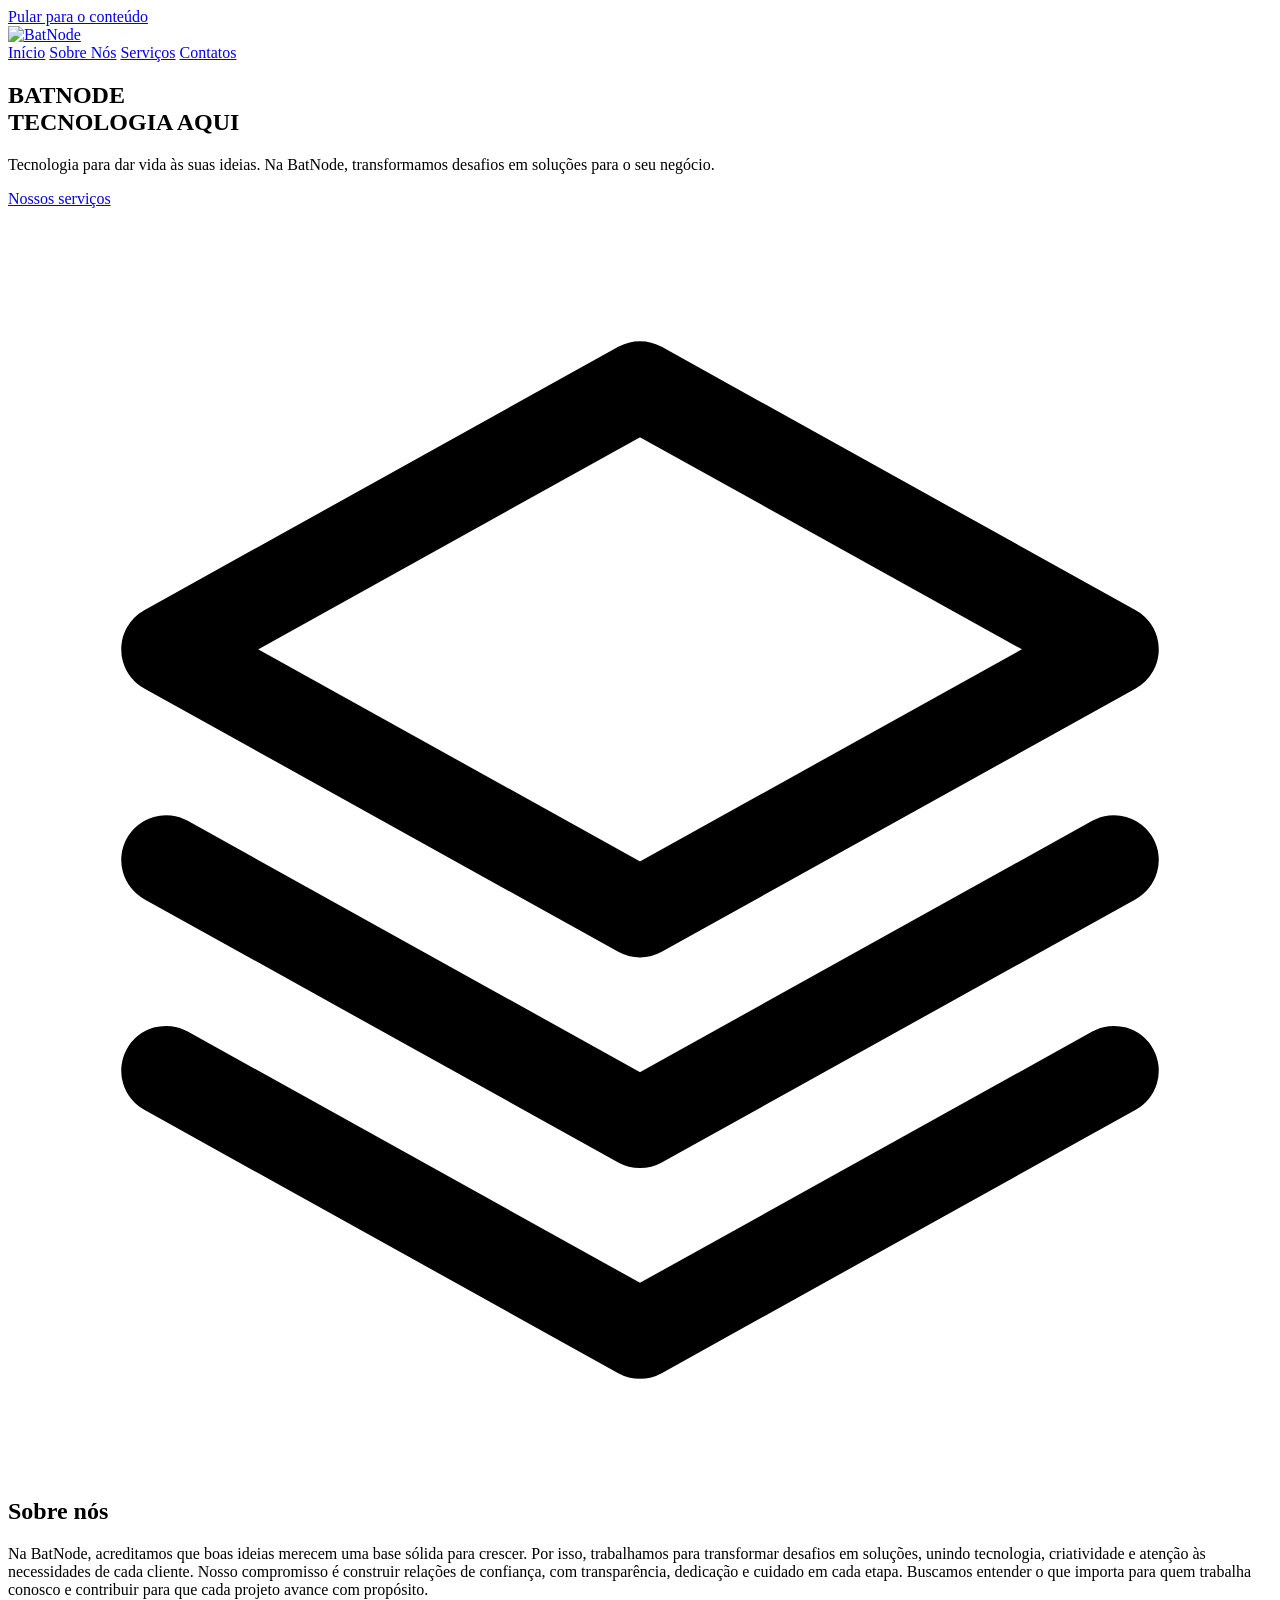
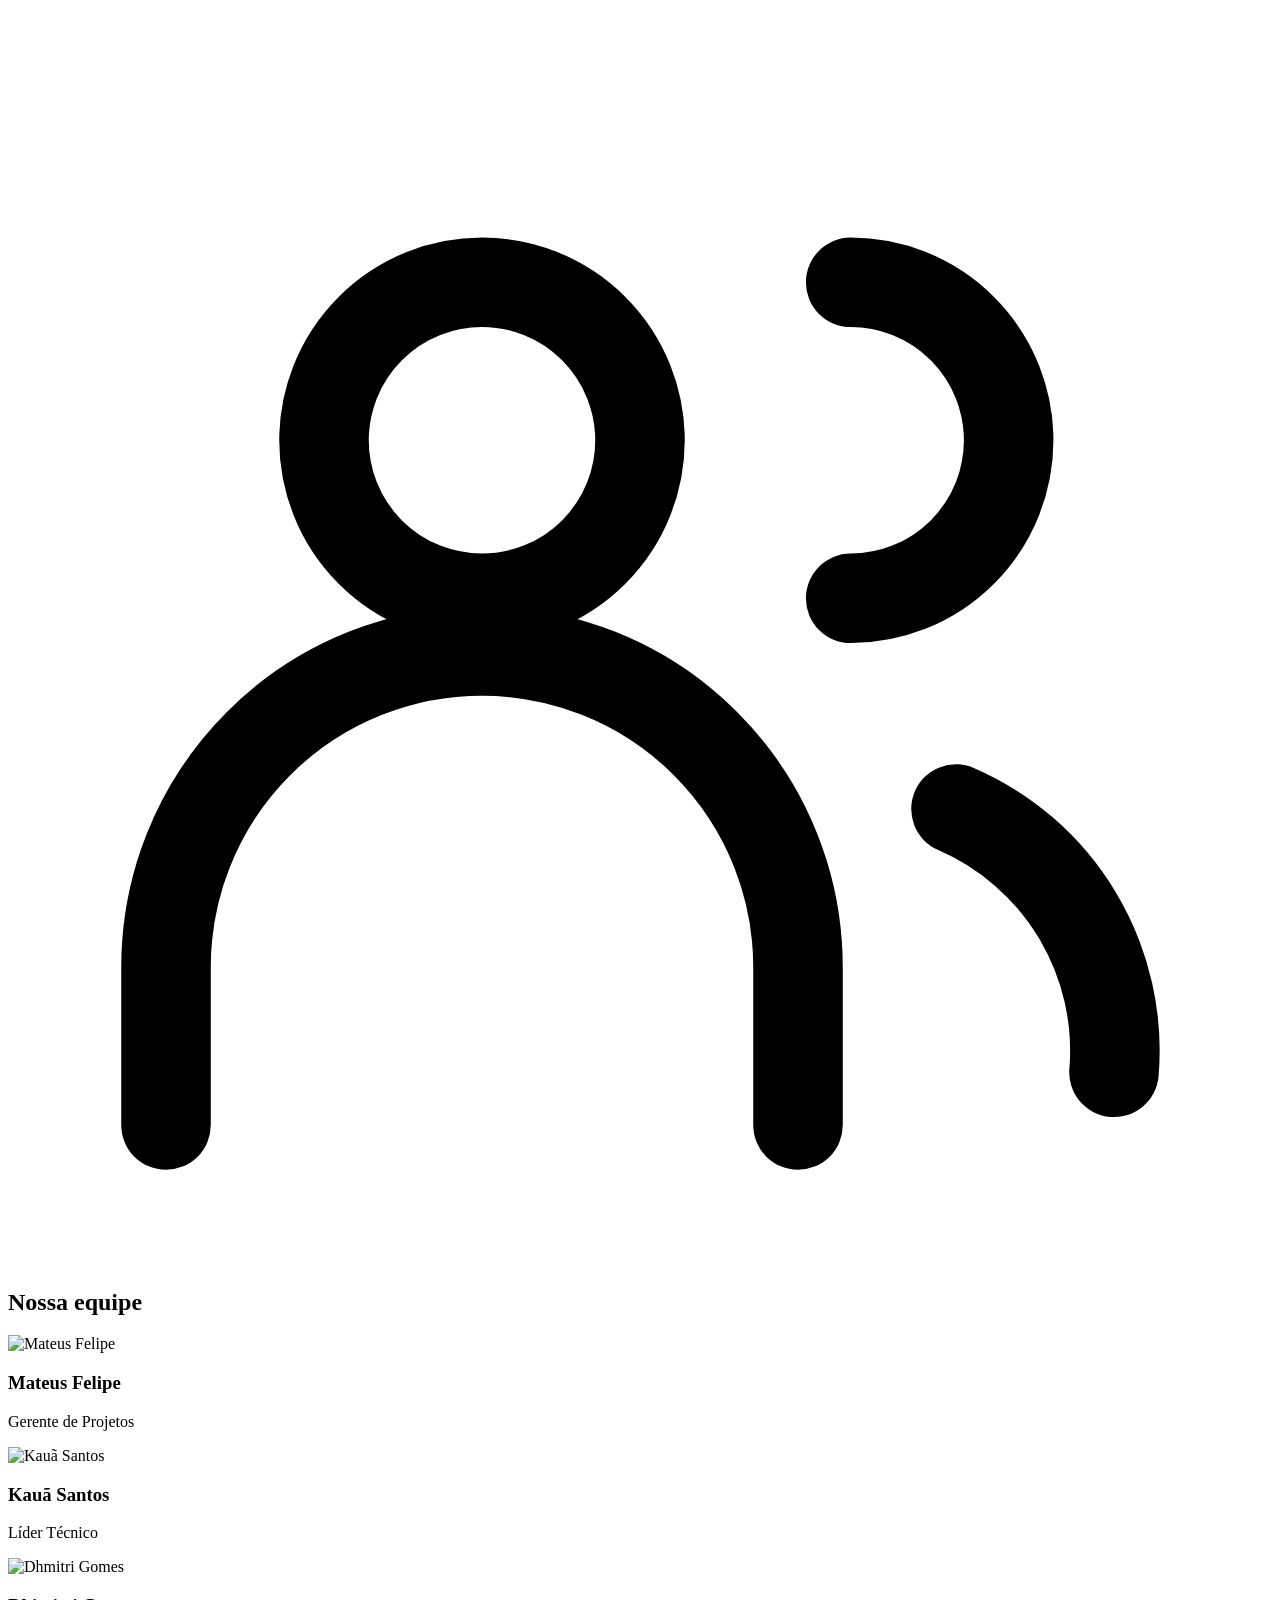
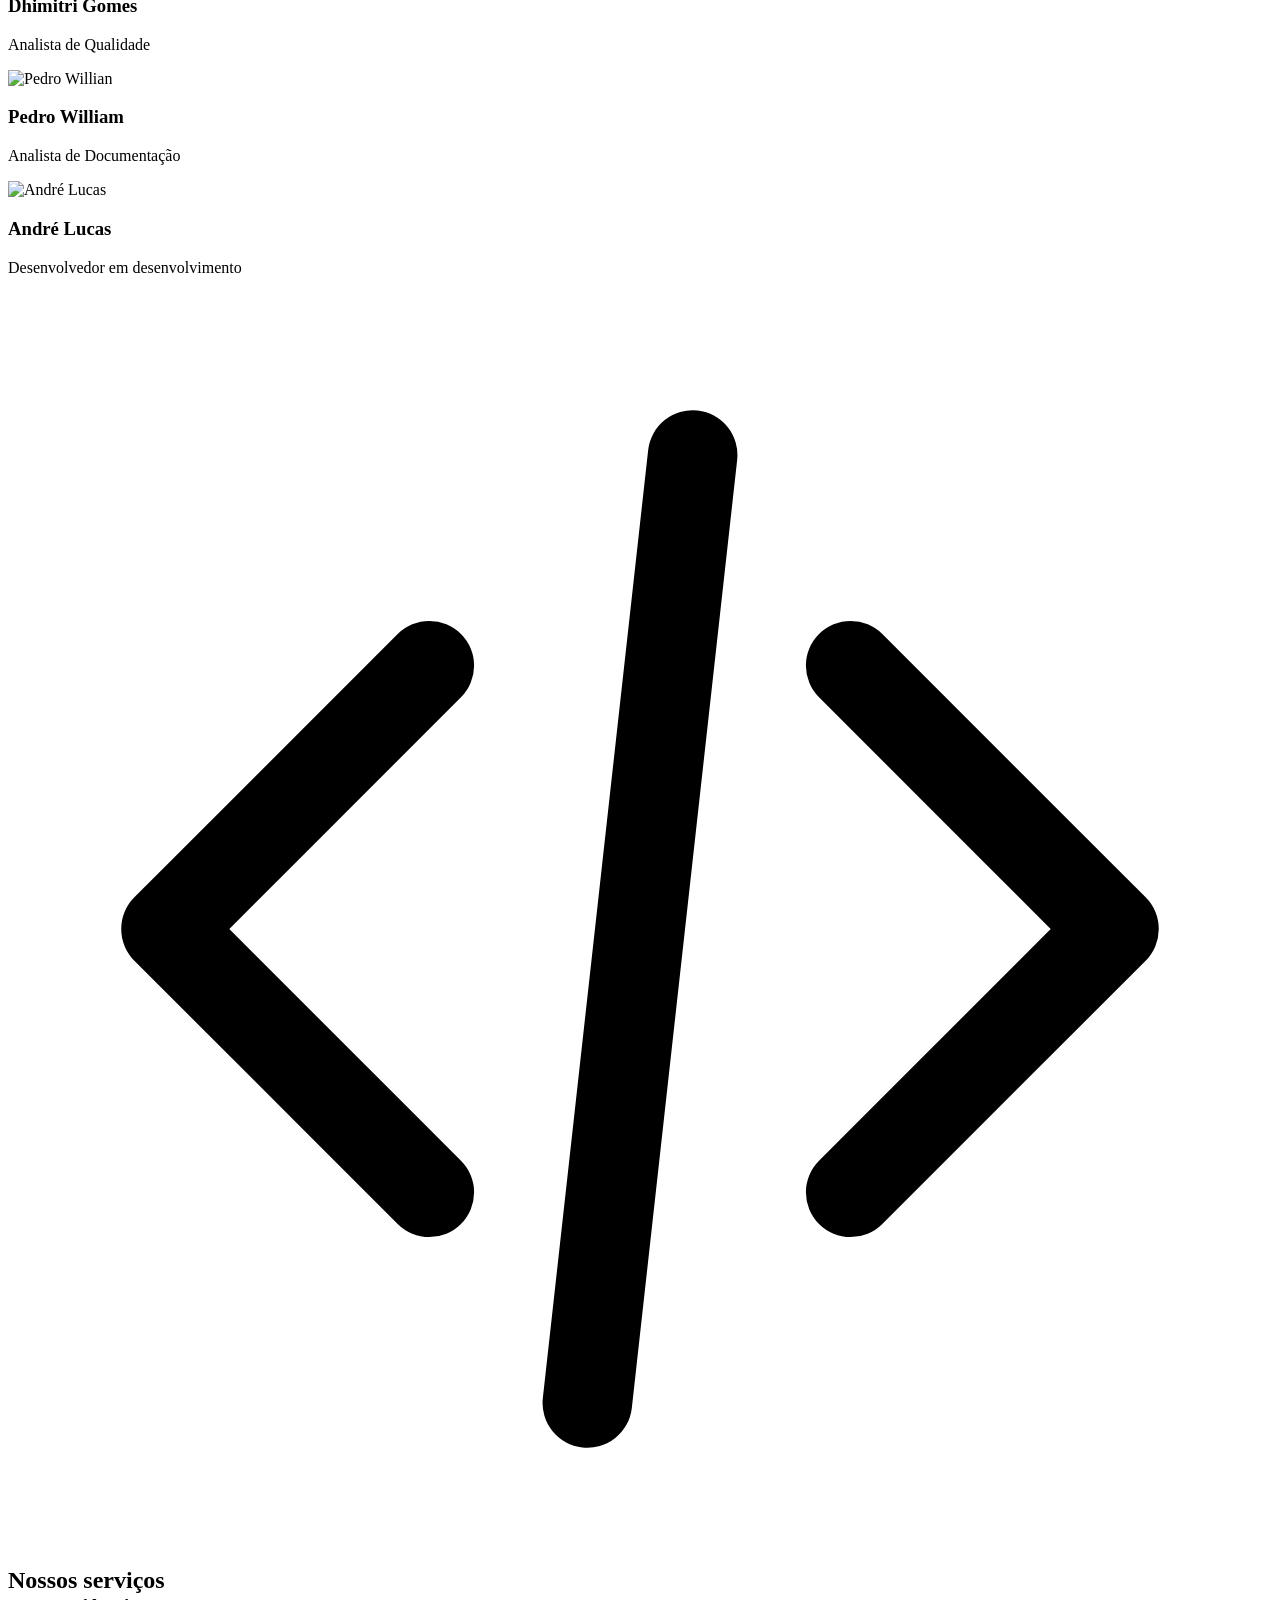
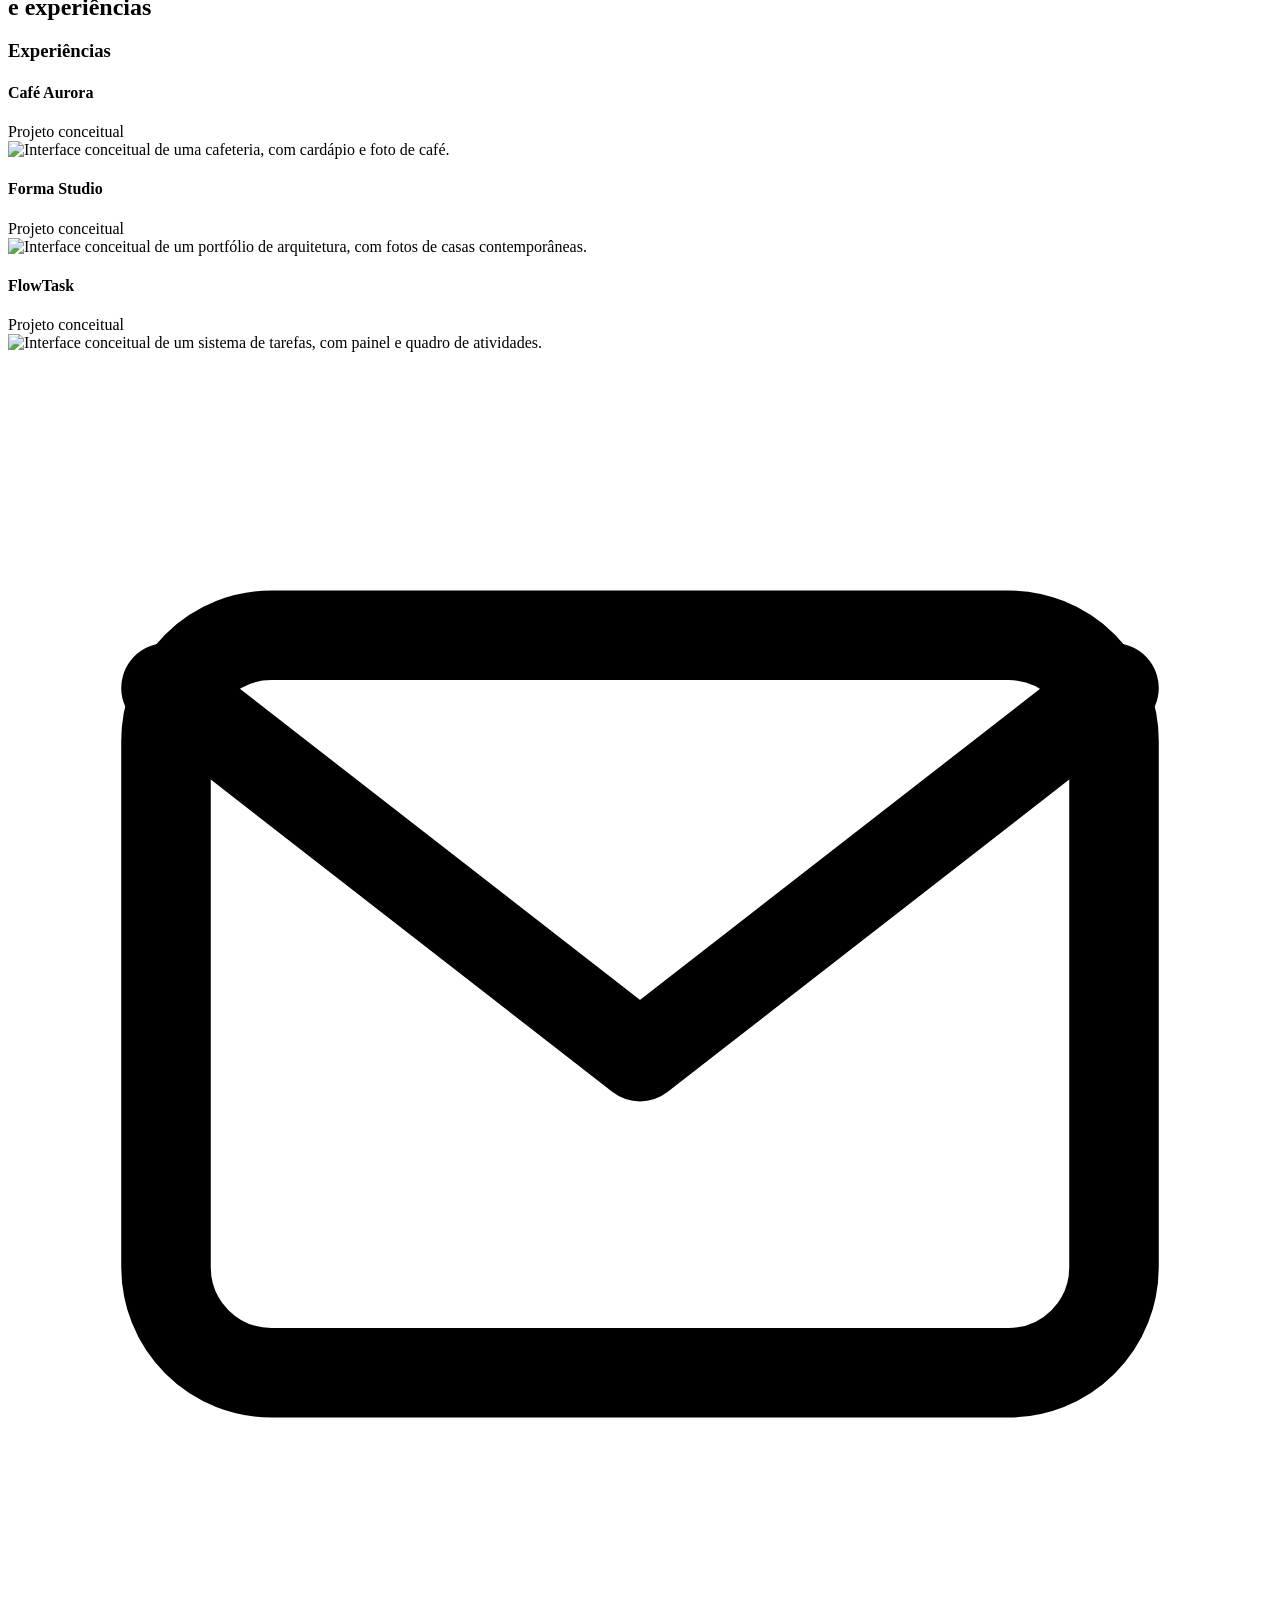
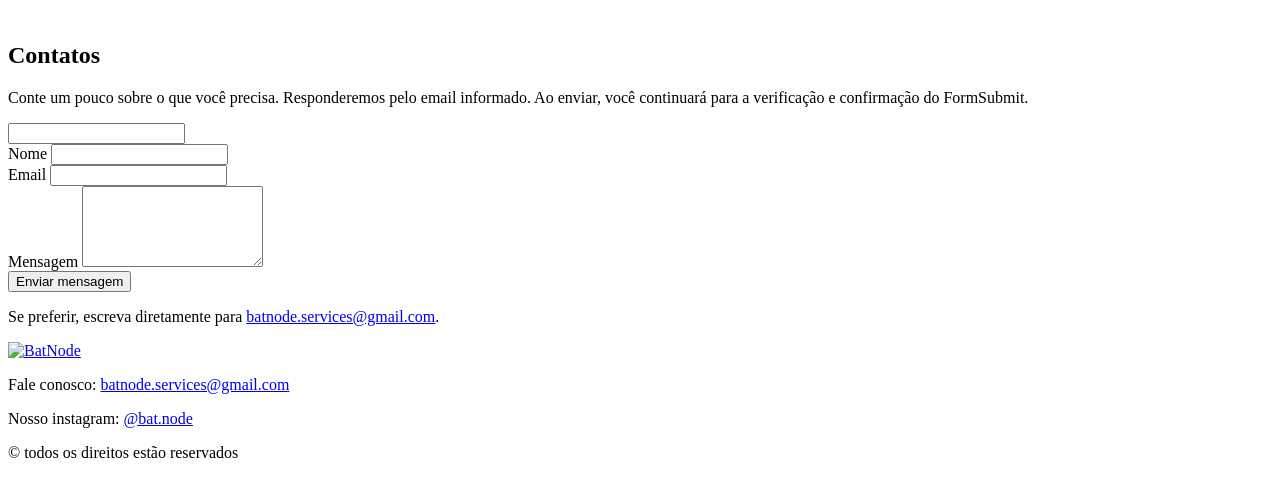
==== index.html @ 62010f8e "Commit Final" ====
<!doctype html>
<html lang="pt-BR">
<head>
  <meta charset="UTF-8">
  <meta name="viewport" content="width=device-width, initial-scale=1">
  <!-- Preserva /batnode-site/ no retorno do FormSubmit após a verificação. -->
  <meta name="referrer" content="no-referrer-when-downgrade">
  <meta name="description" content="BatNode — desenvolvimento web e programação terceirizada.">
  <title>BatNode — Desenvolvimento Web</title>
  <link rel="icon" type="image/png" sizes="64x64" href="assets/images/batnode-favicon.png">

  <link href="https://fonts.googleapis.com/css2?family=Inter:ital,opsz,wght@0,14..32,100..900;1,14..32,100..900&family=Space+Grotesk:wght@300..700&display=swap" rel="stylesheet">

  <link rel="stylesheet" href="styles.css?v=projects-20261008">
  <script src="script.js?v=320d916-native-contact" defer></script>
</head>
<body>
  <a class="skip-link" href="#inicio">Pular para o conteúdo</a>

  <header class="header">
    <div class="container header-inner">
      <a class="brand" href="#inicio" aria-label="BatNode — início">
        <img src="assets/images/batnode-logo-horizontal.png" alt="BatNode" width="720" height="198">
      </a>
      <button class="menu-button" type="button" aria-expanded="false" aria-controls="menu" hidden>Menu</button>
      <nav id="menu" aria-label="Navegação principal">
        <a href="#inicio">Início</a>
        <a href="#sobre">Sobre Nós</a>
        <a href="#servicos">Serviços</a>
        <a href="#contatos">Contatos</a>
      </nav>
    </div>
  </header>

  <main>
    <!-- 1. HERO: -->
    <section id="inicio" class="hero container">
      <h1>BATNODE<br><span>TECNOLOGIA AQUI </span></h1>
      <p class="placeholder-text">Tecnologia para dar vida às suas ideias.
Na BatNode, transformamos desafios em soluções para o seu negócio.</p>
      <a class="button" href="#servicos">Nossos serviços</a>
    </section>

    <!-- 2. SOBRE NÓS -->
    <section id="sobre" class="section-aboutus">
      <div class="container">
        <h2 class="section-heading"><svg class="icon" viewBox="0 0 24 24" fill="none" stroke="currentColor" stroke-width="1.7" stroke-linecap="round" stroke-linejoin="round" aria-hidden="true" focusable="false"><path d="m12 3 9 5-9 5-9-5 9-5Z"/><path d="m3 12 9 5 9-5M3 16l9 5 9-5"/></svg>Sobre nós</h2>
        <p class="placeholder-text">Na BatNode, acreditamos que boas ideias merecem uma base sólida para crescer. Por isso, trabalhamos para transformar desafios em soluções, unindo tecnologia, criatividade e atenção às necessidades de cada cliente.
Nosso compromisso é construir relações de confiança, com transparência, dedicação e cuidado em cada etapa. Buscamos entender o que importa para quem trabalha conosco e contribuir para que cada projeto avance com propósito.</p>
      </div>

      <section class="section-team">
        <div class="container">
          <h2 class="section-heading"><svg class="icon" viewBox="0 0 24 24" fill="none" stroke="currentColor" stroke-width="1.7" stroke-linecap="round" stroke-linejoin="round" aria-hidden="true" focusable="false"><circle cx="9" cy="8" r="3"/><path d="M3 21v-3a6 6 0 0 1 12 0v3M16 5a3 3 0 0 1 0 6M18 15a5 5 0 0 1 3 5"/></svg>Nossa equipe</h2>
          <div class="team-grid">
            <div class="individual-card">
              <article class="team-card">
                <img class="team-photo" src="assets/images/team/mateus.png" alt="Mateus Felipe" width="1086" height="1448" loading="lazy" decoding="async">
                <h3>Mateus Felipe</h3>
                <p>Gerente de Projetos</p>
              </article>
            </div>
            <div class="individual-card">
              <article class="team-card">
                <img class="team-photo" src="assets/images/team/kaua.png" alt="Kauã Santos" width="1086" height="1448" loading="lazy" decoding="async">
                <h3>Kauã Santos</h3>
                <p>Líder Técnico</p>
              </article>
            </div>
            <div class="individual-card">
              <article class="team-card">
                <img class="team-photo" src="assets/images/team/dhimitri.png" alt="Dhmitri Gomes" width="1086" height="1448" loading="lazy" decoding="async">
                <h3>Dhimitri Gomes</h3>
                <p>Analista de Qualidade</p>
              </article>
            </div>
            <div class="individual-card">
              <article class="team-card">
                <img class="team-photo" src="assets/images/team/pedro.png" alt="Pedro Willian" width="1122" height="1402" loading="lazy" decoding="async">
                <h3>Pedro William</h3>
                <p>Analista de Documentação</p>
              </article>
            </div>
            <div class="individual-card">
              <article class="team-card">
                <img class="team-photo" src="assets/images/team/andre.png" alt="André Lucas" width="1122" height="1402" loading="lazy" decoding="async">
                <h3>André Lucas</h3>
                <p>Desenvolvedor em desenvolvimento</p>
              </article>
            </div>
          </div>
        </div>
      </section>  
    </section>

  <!-- 3. SEÇÃO DE SERVIÇOS E EXPERIÊNCIAS -->
  <section id="servicos" class="section-services section-alt">
    <div class="container">
      <h2 class="section-heading"><svg class="icon" viewBox="0 0 24 24" fill="none" stroke="currentColor" stroke-width="1.7" stroke-linecap="round" stroke-linejoin="round" aria-hidden="true" focusable="false"><path d="m8 7-5 5 5 5m8-10 5 5-5 5m-3-14-2 18"/></svg><span>Nossos serviços<br>e experiências</span></h2>
      
      <section class="experiences" aria-labelledby="experiences-title">
        <h3 id="experiences-title">Experiências</h3>
        <div class="project-grid">
          <article class="project-card">
            <div class="project-card-heading">
              <h4>Café Aurora</h4>
              <span class="project-label">Projeto conceitual</span>
            </div>
            <img class="project-image" src="assets/images/projects/cafe-aurora.webp" alt="Interface conceitual de uma cafeteria, com cardápio e foto de café." width="1586" height="992" loading="lazy" decoding="async">
          </article>
          <article class="project-card">
            <div class="project-card-heading">
              <h4>Forma Studio</h4>
              <span class="project-label">Projeto conceitual</span>
            </div>
            <img class="project-image" src="assets/images/projects/forma-studio.webp" alt="Interface conceitual de um portfólio de arquitetura, com fotos de casas contemporâneas." width="1586" height="992" loading="lazy" decoding="async">
          </article>
          <article class="project-card">
            <div class="project-card-heading">
              <h4>FlowTask</h4>
              <span class="project-label">Projeto conceitual</span>
            </div>
            <img class="project-image" src="assets/images/projects/flowtask.webp" alt="Interface conceitual de um sistema de tarefas, com painel e quadro de atividades." width="1586" height="992" loading="lazy" decoding="async">
          </article>
        </div>
      </section>
    </div>
  </section>

  <!-- 4. SEÇÃO DE CONTATOS -->
  <section id="contatos" class="section-contacts">
    <div class="container">
      <h2 class="section-heading"><svg class="icon" viewBox="0 0 24 24" fill="none" stroke="currentColor" stroke-width="1.7" stroke-linecap="round" stroke-linejoin="round" aria-hidden="true" focusable="false"><rect x="3" y="5" width="18" height="14" rx="2"/><path d="m3 6 9 7 9-7"/></svg>Contatos</h2>
      <p class="contact-intro">Conte um pouco sobre o que você precisa. Responderemos pelo email informado. Ao enviar, você continuará para a verificação e confirmação do FormSubmit.</p>
      <form id="contact-form" class="contact-form" action="https://formsubmit.co/batnode.services@gmail.com" method="POST">
        <input type="hidden" name="_subject" value="Novo contato pelo site BatNode">
        <input type="hidden" name="_template" value="table">
        <input type="hidden" name="_url" value="https://kamaradaplayer.github.io/batnode-site/">
        <input type="hidden" name="_next" value="https://kamaradaplayer.github.io/batnode-site/obrigado.html">
        <input type="text" name="_honey" class="contact-honeypot" tabindex="-1" autocomplete="off" aria-hidden="true">
        <div class="contact-fields">
          <div class="contact-field">
            <label for="contact-name">Nome</label>
            <input id="contact-name" name="name" type="text" autocomplete="name" maxlength="100" required>
          </div>
          <div class="contact-field">
            <label for="contact-email">Email</label>
            <input id="contact-email" name="email" type="email" autocomplete="email" maxlength="254" required>
          </div>
        </div>
        <div class="contact-field">
          <label for="contact-message">Mensagem</label>
          <textarea id="contact-message" name="message" rows="5" maxlength="5000" required></textarea>
        </div>
        <button class="button" type="submit">Enviar mensagem</button>
        <p id="contact-status" class="contact-status" role="status" aria-live="polite" aria-atomic="true"></p>
      </form>
      <p class="contact-email">Se preferir, escreva diretamente para <a href="mailto:batnode.services@gmail.com" class="link-contato">batnode.services@gmail.com</a>.</p>
    </div>
  </section>

  <!-- 5. FOOTER -->
  <footer class="footer">
    <div class="container footer-inner">
      <a class="brand" href="#inicio" aria-label="BatNode — início">
        <img src="assets/images/batnode-logo-horizontal.png" alt="BatNode" width="720" height="198" loading="lazy">
      </a>
      <div>
        <p>Fale conosco: <a href="mailto:batnode.services@gmail.com" class="link-contato" target="_blank" rel="noopener noreferrer">batnode.services@gmail.com</a></p>
        <p>Nosso instagram: <a href="https://instagram.com/bat.node" class="link-contato" target="_blank" rel="noopener noreferrer">@bat.node</a></p>
      </div>
        <p>&copy; todos os direitos estão reservados</p>
    </div>
  </footer>
</body>
</html>
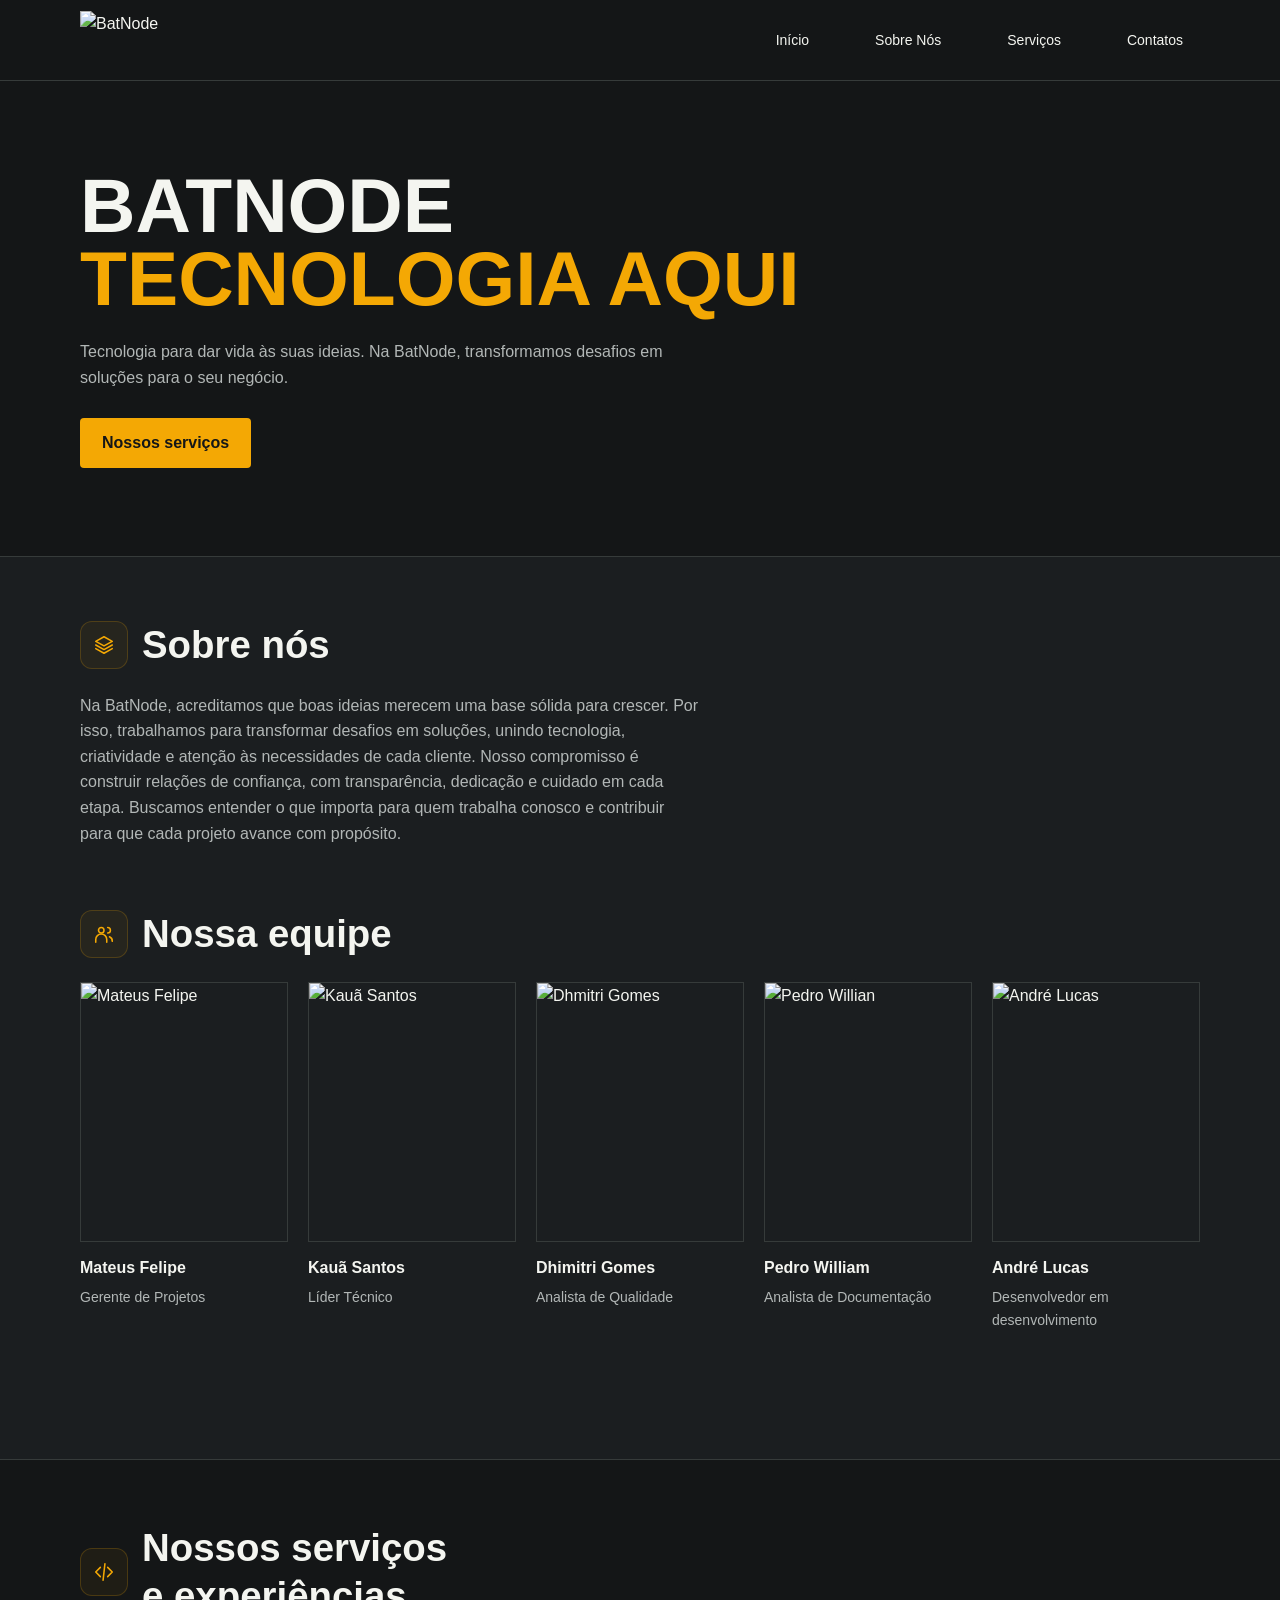
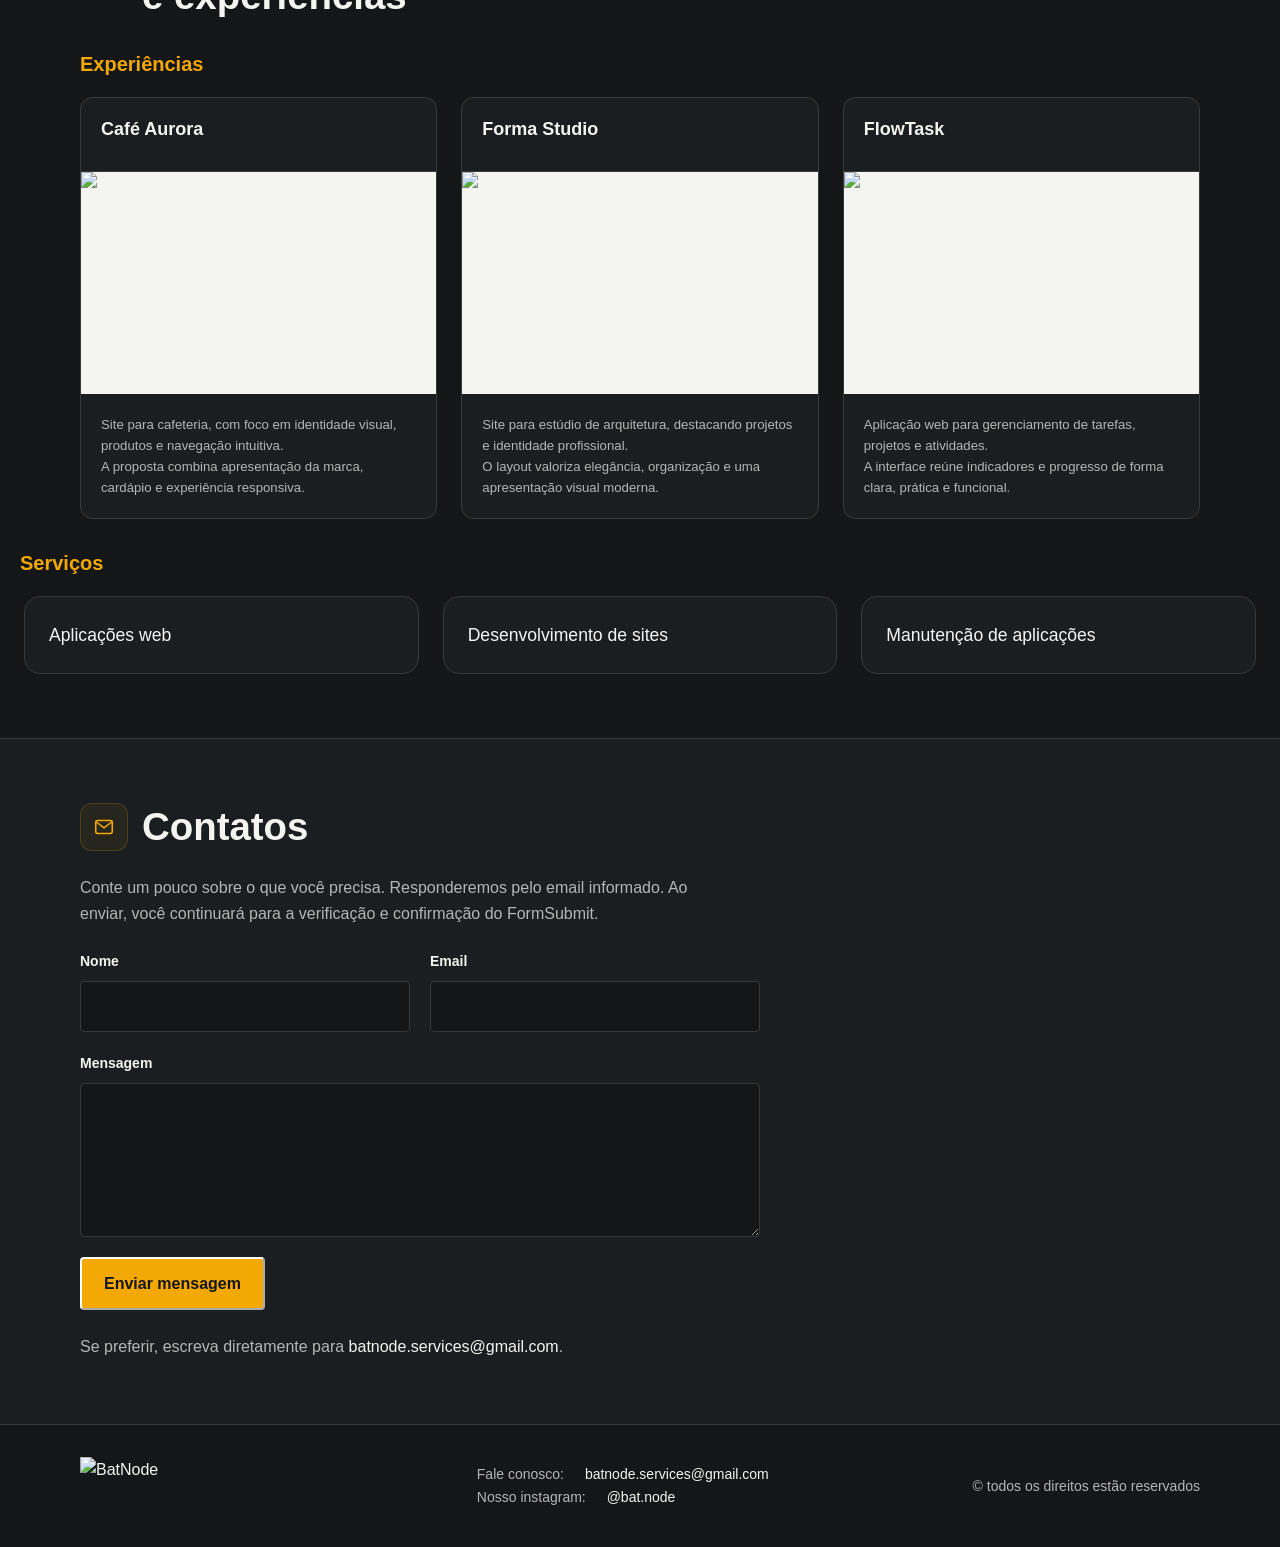
==== commit af64c28e: "Atualização da área de experiências, com a descrição de projetos já realizados e a adição da section" ====
--- a/index.html
+++ b/index.html
@@ -98,34 +98,54 @@
     <div class="container">
       <h2 class="section-heading"><svg class="icon" viewBox="0 0 24 24" fill="none" stroke="currentColor" stroke-width="1.7" stroke-linecap="round" stroke-linejoin="round" aria-hidden="true" focusable="false"><path d="m8 7-5 5 5 5m8-10 5 5-5 5m-3-14-2 18"/></svg><span>Nossos serviços<br>e experiências</span></h2>
       
-      <section class="experiences" aria-labelledby="experiences-title">
+      <section class="experiencesandservices" aria-labelledby="experiences-title">
         <h3 id="experiences-title">Experiências</h3>
         <div class="project-grid">
           <article class="project-card">
             <div class="project-card-heading">
               <h4>Café Aurora</h4>
-              <span class="project-label">Projeto conceitual</span>
             </div>
             <img class="project-image" src="assets/images/projects/cafe-aurora.webp" alt="Interface conceitual de uma cafeteria, com cardápio e foto de café." width="1586" height="992" loading="lazy" decoding="async">
+            <div class="project-card-heading">
+              <p class="project-description">Site para cafeteria, com foco em identidade visual, produtos e navegação intuitiva.</p>
+              <p class="project-description">A proposta combina apresentação da marca, cardápio e experiência responsiva.</p>
+            </div>
           </article>
           <article class="project-card">
             <div class="project-card-heading">
               <h4>Forma Studio</h4>
-              <span class="project-label">Projeto conceitual</span>
             </div>
             <img class="project-image" src="assets/images/projects/forma-studio.webp" alt="Interface conceitual de um portfólio de arquitetura, com fotos de casas contemporâneas." width="1586" height="992" loading="lazy" decoding="async">
+            <div class="project-card-heading">
+              <p class="project-description">Site para estúdio de arquitetura, destacando projetos e identidade profissional.</p>
+              <p class="project-description">O layout valoriza elegância, organização e uma apresentação visual moderna.</p>
+            </div>
           </article>
           <article class="project-card">
             <div class="project-card-heading">
               <h4>FlowTask</h4>
-              <span class="project-label">Projeto conceitual</span>
             </div>
             <img class="project-image" src="assets/images/projects/flowtask.webp" alt="Interface conceitual de um sistema de tarefas, com painel e quadro de atividades." width="1586" height="992" loading="lazy" decoding="async">
+            <div class="project-card-heading">
+              <p class="project-description">Aplicação web para gerenciamento de tarefas, projetos e atividades.</p>
+              <p class="project-description">A interface reúne indicadores e progresso de forma clara, prática e funcional.</p>
+            </div>
           </article>
         </div>
       </section>
     </div>
+
+  <!-- SERVIÇOS -->
+  <section class="experiencesandservices" aria-labelledby="services-title">
+    <h3 id="services-title">Serviços</h3>
+
+    <ul class="services-grid">
+      <li>Aplicações web</li>
+      <li>Desenvolvimento de sites</li>
+      <li>Manutenção de aplicações</li>
+    </ul>
   </section>
+</section>
 
   <!-- 4. SEÇÃO DE CONTATOS -->
   <section id="contatos" class="section-contacts">
--- a/styles.css
+++ b/styles.css
@@ -0,0 +1,306 @@
+/* IDENTIDADE:*/
+:root {
+  --background: #141617;
+  --surface: #1b1e20;
+  --text: #f4f5f0;
+  --muted: #b2b7b6;
+  --border: #363b3a;
+  --accent: #f4a804;
+
+  --font-title: 'Space Grotesk', sans-serif;
+  --font-body: 'Inter', sans-serif;
+  --content-width: 1120px;
+  color-scheme: dark;
+}
+
+* { box-sizing: border-box; }
+html { scroll-behavior: smooth; scroll-padding-top: 100px; }
+body {
+  margin: 0;
+  background: var(--background);
+  color: var(--text);
+  font-family: var(--font-body);
+  font-size: 1rem;
+  line-height: 1.6;
+}
+a { color: inherit; text-decoration: none; }
+button { font: inherit; cursor: pointer; }
+h1, h2, h3, p { margin: 0; }
+h1, h2, h3 {
+  font-family: var(--font-title);
+  line-height: 1.25;
+  overflow-wrap: anywhere;
+}
+h1 { font-size: clamp(2.5rem, 6vw, 4.8rem); }
+h2 { font-size: clamp(1.6rem, 3.5vw, 2.4rem); margin-bottom: 24px; }
+h3 { font-size: 1rem; }
+p { color: var(--muted); }
+.container {
+  width: min(var(--content-width), calc(100% - 48px));
+  margin-inline: auto;
+}
+:focus-visible { outline: 2px solid var(--accent); outline-offset: 5px; }
+.skip-link {
+  position: fixed;
+  top: -100px;
+  left: 16px;
+  padding: 10px 16px;
+  background: var(--accent);
+  color: var(--background);
+  z-index: 20;
+}
+.skip-link:focus { top: 12px; }
+
+/* CABEÇALHO E MENU */
+.header {
+  position: sticky;
+  top: 0;
+  z-index: 10;
+  background: var(--background);
+  border-bottom: 1px solid var(--border);
+}
+.header-inner {
+  min-height: 80px;
+  display: flex;
+  align-items: center;
+  justify-content: space-between;
+  gap: 24px;
+}
+.brand { display: inline-flex; align-items: center; flex-shrink: 0; }
+.brand img {
+  display: block;
+  width: 210px;
+  max-width: 100%;
+  height: auto;
+  mix-blend-mode: screen;
+}
+h1 span { color: var(--accent); }
+nav { display: flex; flex-wrap: wrap; gap: 32px; }
+nav a, .footer a:not(.brand) {
+  font-size: 0.875rem; 
+  padding: 2px 16px;
+  border-radius: 20px;
+  border: 1px solid transparent;
+  transition: color 0.3s ease, background-color 0.3s ease, border-color 0.3s ease;
+  }
+nav a:hover{ 
+  color: var(--accent); 
+  background-color: var(--surface);
+  border: 1px solid var(--border);
+
+}
+.menu-button {
+  color: var(--text);
+  background: none;
+  border: 1px solid var(--border);
+  border-radius: 4px;
+  padding: 8px 14px;
+  display: none;
+}
+
+/* HERO */
+.hero { padding-block: 88px; }
+.placeholder-text {margin: 0; max-width: 620px; }
+.hero .placeholder-text {margin: 0; margin-top: 24px; }
+.button {
+  display: inline-block;
+  margin-top: 28px;
+  padding: 12px 22px;
+  background: var(--accent);
+  color: var(--background);
+  border-radius: 4px;
+  font-weight: 700;
+  transition: filter 0.3s ease, transform 0.3s ease;
+}
+/* Seleciona apenas o h1 que está dentro da seção hero */
+.hero h1 {
+  line-height: 0.95; /* Aproxima especificamente este título */
+  margin-bottom: 24px; /* Ajusta o espaço entre ele e o parágrafo abaixo */
+}
+
+.button:hover { filter: brightness(1.08); transform: scale(1.05);}
+
+/* ÍCONES DOS TÍTULOS DAS SEÇÕES */
+.icon { width: 24px; height: 24px; flex-shrink: 0; }
+.section-heading { display: flex; align-items: center; gap: 14px; }
+.section-heading > .icon {
+  width: 48px;
+  height: 48px;
+  padding: 12px;
+  color: var(--accent);
+  background: #f4a8040d;
+  border: 1px solid #f4a80433;
+  border-radius: 12px;
+}
+
+/* SEÇÕES E ESPAÇOS DE CONTEÚDO */
+.section-aboutus { padding-block: 64px; border-top: 1px solid var(--border); background: var(--surface);}
+.section-alt { background: var(--background); }
+.content-grid { display: grid; grid-template-columns: repeat(2, 1fr); gap: 24px; }
+.placeholder-box { border: 1px solid var(--border); padding: 28px; min-height: 150px; transition: transform 0.3s ease;}
+.placeholder-box h3 { color: var(--accent); margin-bottom: 16px; }
+.section-team {padding-block: 64px; }
+.section-contacts {padding-block: 64px; border-top: 1px solid var(--border); background: var(--surface);}
+.section-services {padding-block: 64px; border-top: 1px solid var(--border); background-color: var(--background);}
+
+.section-services h2 {
+  margin-bottom: 32px;
+}
+
+.placeholder-box:hover {
+  transform: scale(1.05);
+}
+
+
+
+/* PROJETOS CONCEITUAIS */
+.experiencesandservices { margin-top: 32px; }
+.experiencesandservices > h3 { color: var(--accent); font-size: 1.25rem; margin-bottom: 20px; }
+.project-grid { display: grid; grid-template-columns: repeat(3, minmax(0, 1fr)); gap: 24px; }
+.project-card { min-width: 0; overflow: hidden; border: 1px solid var(--border); border-radius: 12px; background: var(--surface); transition: transform .2s ease, border-color .2s ease; }
+.project-card-heading { padding: 20px; }
+.project-card h4 { margin: 0 0 10px; color: var(--text); font-family: var(--font-title); font-size: 1.125rem; line-height: 1.3; }
+.project-description { color: var(--muted); font-size: 0.825rem; font-family: var(--font-text)}
+.project-image { display: block; width: 100%; height: auto; aspect-ratio: 8 / 5; object-fit: contain; background: #f4f5f0; border-top: 1px solid var(--border); }
+@media (hover: hover) and (prefers-reduced-motion: no-preference) {
+  .project-card:hover { transform: translateY(-4px); border-color: var(--accent); }
+}
+@media (max-width: 1000px) and (min-width: 701px) {
+  .project-grid { grid-template-columns: repeat(2, minmax(0, 1fr)); }
+}
+@media (max-width: 700px) {
+  .project-grid { grid-template-columns: 1fr; gap: 20px; }
+}
+
+
+
+/* SEÇÃO DE SERVIÇOS */
+
+.services-grid {
+    display: grid;
+    grid-template-columns: repeat(3, minmax(0, 1fr));
+    gap: 24px;
+    list-style: none;
+    margin: 0;
+    padding: 0 24px;
+}
+
+#services-title {
+  margin-left: 20px;
+}
+
+.services-grid li {
+    padding: 24px;
+    background-color: var(--surface);
+    border: 1px solid var(--border);
+    border-radius: 16px;
+    font-size: 1.1rem;
+    color: #f5f5f5;
+}
+
+/* RESPONSIVIDADE */
+
+@media (max-width: 768px) {
+    .services-grid {
+        grid-template-columns: 1fr;
+    }
+}
+
+
+/* CINCO INTEGRANTES */
+.team-grid { display: grid; grid-template-columns: repeat(5, minmax(0, 1fr)); gap: 20px; }
+.team-photo {
+  display: block;
+  width: 100%;
+  height: auto;
+  aspect-ratio: 4 / 5;
+  object-fit: cover;
+  object-position: center 25%;
+  background: var(--surface);
+  border: 1px solid var(--border);
+  margin-bottom: 16px;
+}
+.team-card h3 { margin-bottom: 8px; }
+.team-card p { font-size: .875rem; }
+
+.individual-card {
+  transition: transform 0.3s ease;
+}
+
+.individual-card:hover {
+  transform: scale(1.07);
+}
+
+/* LINKS DE CONTATO */
+.contact-intro { max-width: 620px; margin-bottom: 24px; }
+.contact-form { max-width: 680px; }
+.contact-fields { display: grid; grid-template-columns: repeat(2, minmax(0, 1fr)); gap: 20px; }
+.contact-field { display: flex; flex-direction: column; gap: 8px; margin-bottom: 20px; }
+.contact-field label { font-size: .875rem; font-weight: 600; }
+.contact-field input, .contact-field textarea {
+  width: 100%;
+  min-width: 0;
+  padding: 12px 14px;
+  border: 1px solid var(--border);
+  border-radius: 4px;
+  background: var(--background);
+  color: var(--text);
+  font: inherit;
+}
+.contact-field textarea { resize: vertical; min-height: 140px; }
+.contact-form .button { margin-top: 0; font: inherit; font-weight: 700; }
+.contact-form .button:disabled { opacity: .65; cursor: wait; transform: none; }
+.contact-status { margin-top: 16px; }
+.contact-status:empty { display: none; }
+.contact-status[data-state="success"] { color: #a8dfb0; }
+.contact-status[data-state="error"] { color: #ffb5ae; }
+.contact-email { margin-top: 24px; overflow-wrap: anywhere; }
+.contact-honeypot { display: none; }
+@media (max-width: 700px) {
+  .contact-fields { grid-template-columns: 1fr; gap: 0; }
+}
+
+.link-contato {
+  color: var(--text);
+}
+
+.link-contato:hover {
+  color: var(--accent);
+  text-decoration: underline;
+}
+
+/* FOOTER */
+.footer { border-top: 1px solid var(--border); padding-block: 32px; }
+.footer-inner { display: flex; align-items: center; justify-content: space-between; gap: 24px; flex-wrap: wrap; }
+.footer p { font-size: .875rem; }
+
+/* NOTEBOOKS E TELAS INTERMEDIÁRIAS */
+@media (max-width: 1000px) {
+  .team-grid { grid-template-columns: repeat(3, minmax(0, 1fr)); }
+}
+
+/* CELULAR: menu recolhido apenas quando JavaScript estiver ativo. */
+@media (max-width: 700px) {
+  .container { width: calc(100% - 32px); }
+  .header-inner { min-height: 72px; flex-wrap: wrap; padding-block: 14px; gap: 12px; }
+  .brand img { width: 180px; }
+  .header-inner nav { width: 100%; gap: 14px; padding-block: 8px; }
+  .js .menu-button { display: block; }
+  .js nav { display: none; }
+  .js nav.is-open { display: flex; flex-direction: column; }
+  .hero { padding-block: 64px; }
+  .section { padding-block: 48px; }
+  .content-grid { grid-template-columns: 1fr; }
+  .team-grid { grid-template-columns: repeat(2, minmax(0, 1fr)); gap: 16px; }
+  .footer-inner { flex-direction: column; align-items: flex-start; gap: 16px; }
+}
+
+@media (max-width: 380px) {
+  .team-grid { grid-template-columns: 1fr; }
+}
+@media (prefers-reduced-motion: reduce) {
+  html { scroll-behavior: auto; }
+  *, *::before, *::after { transition: none !important; animation: none !important; }
+  .individual-card:hover, .placeholder-box:hover, .button:hover { transform: none; }
+}
+[hidden] { display: none !important; }
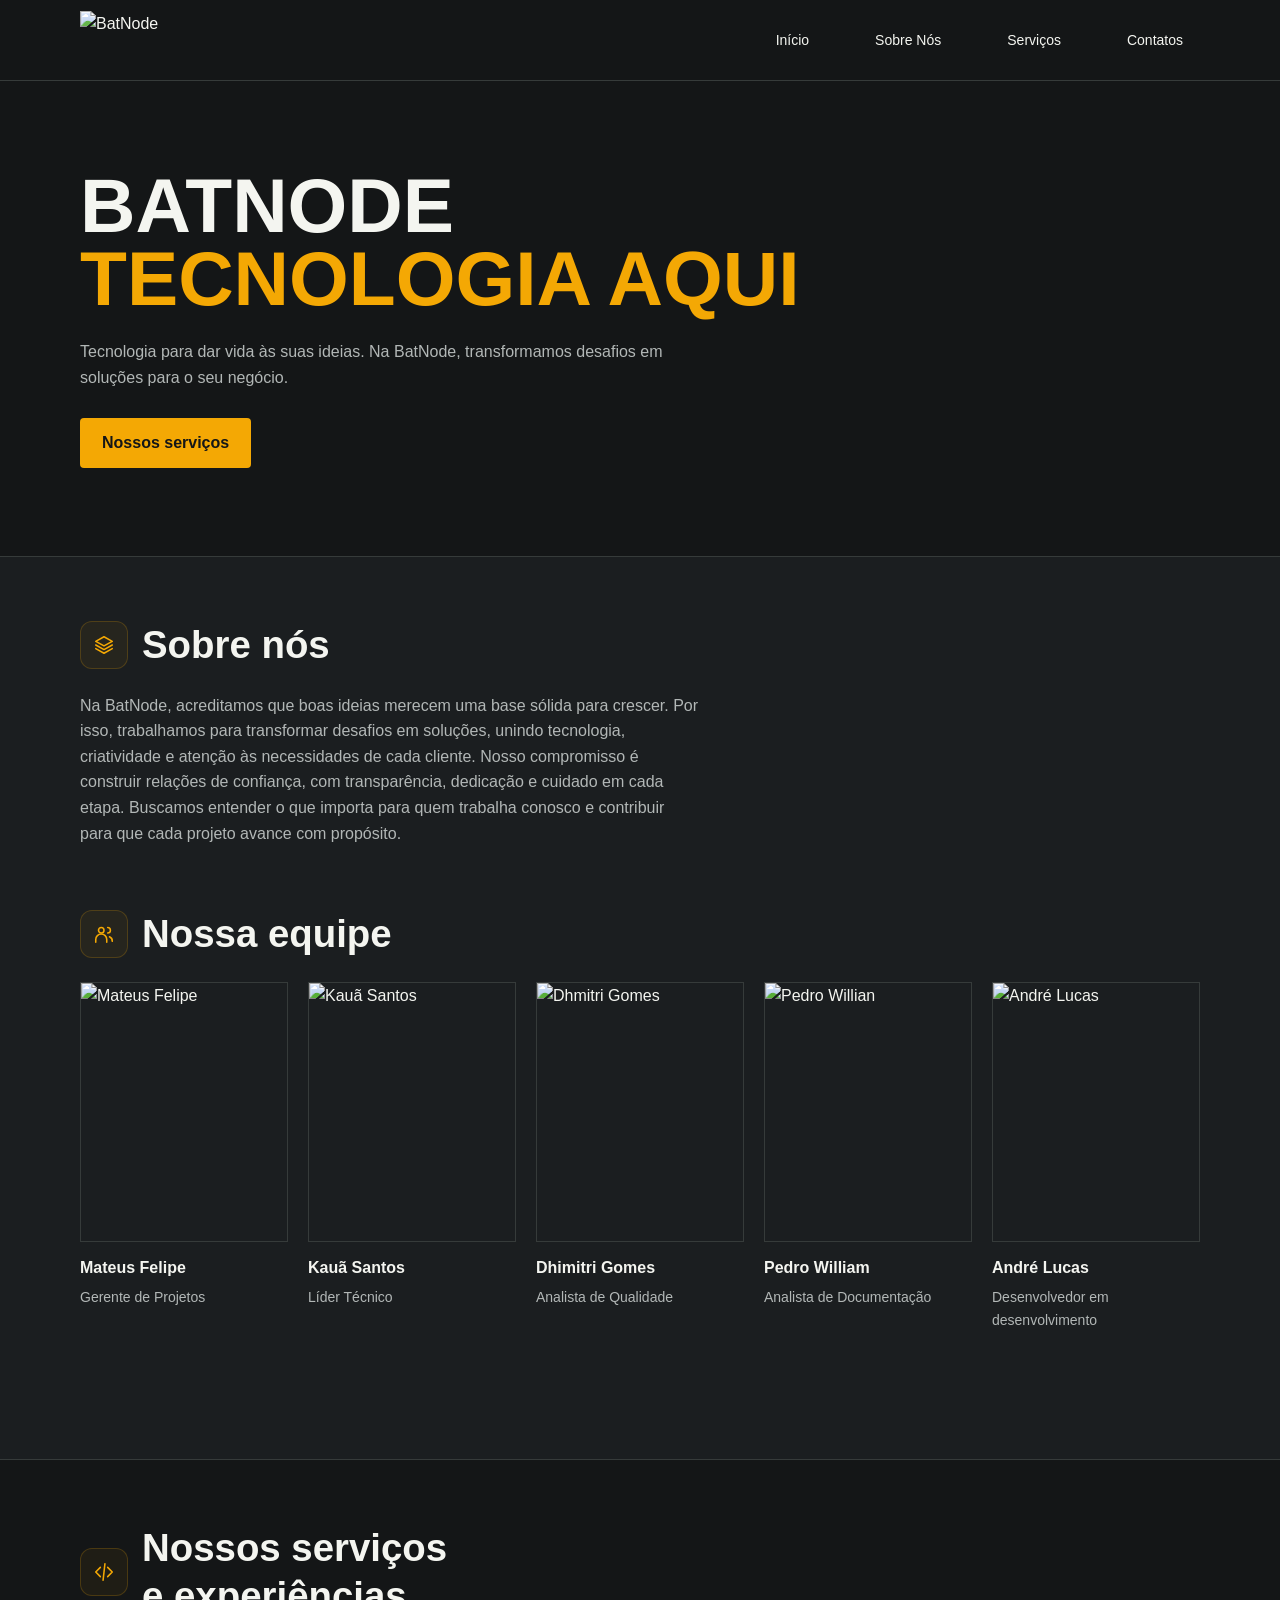
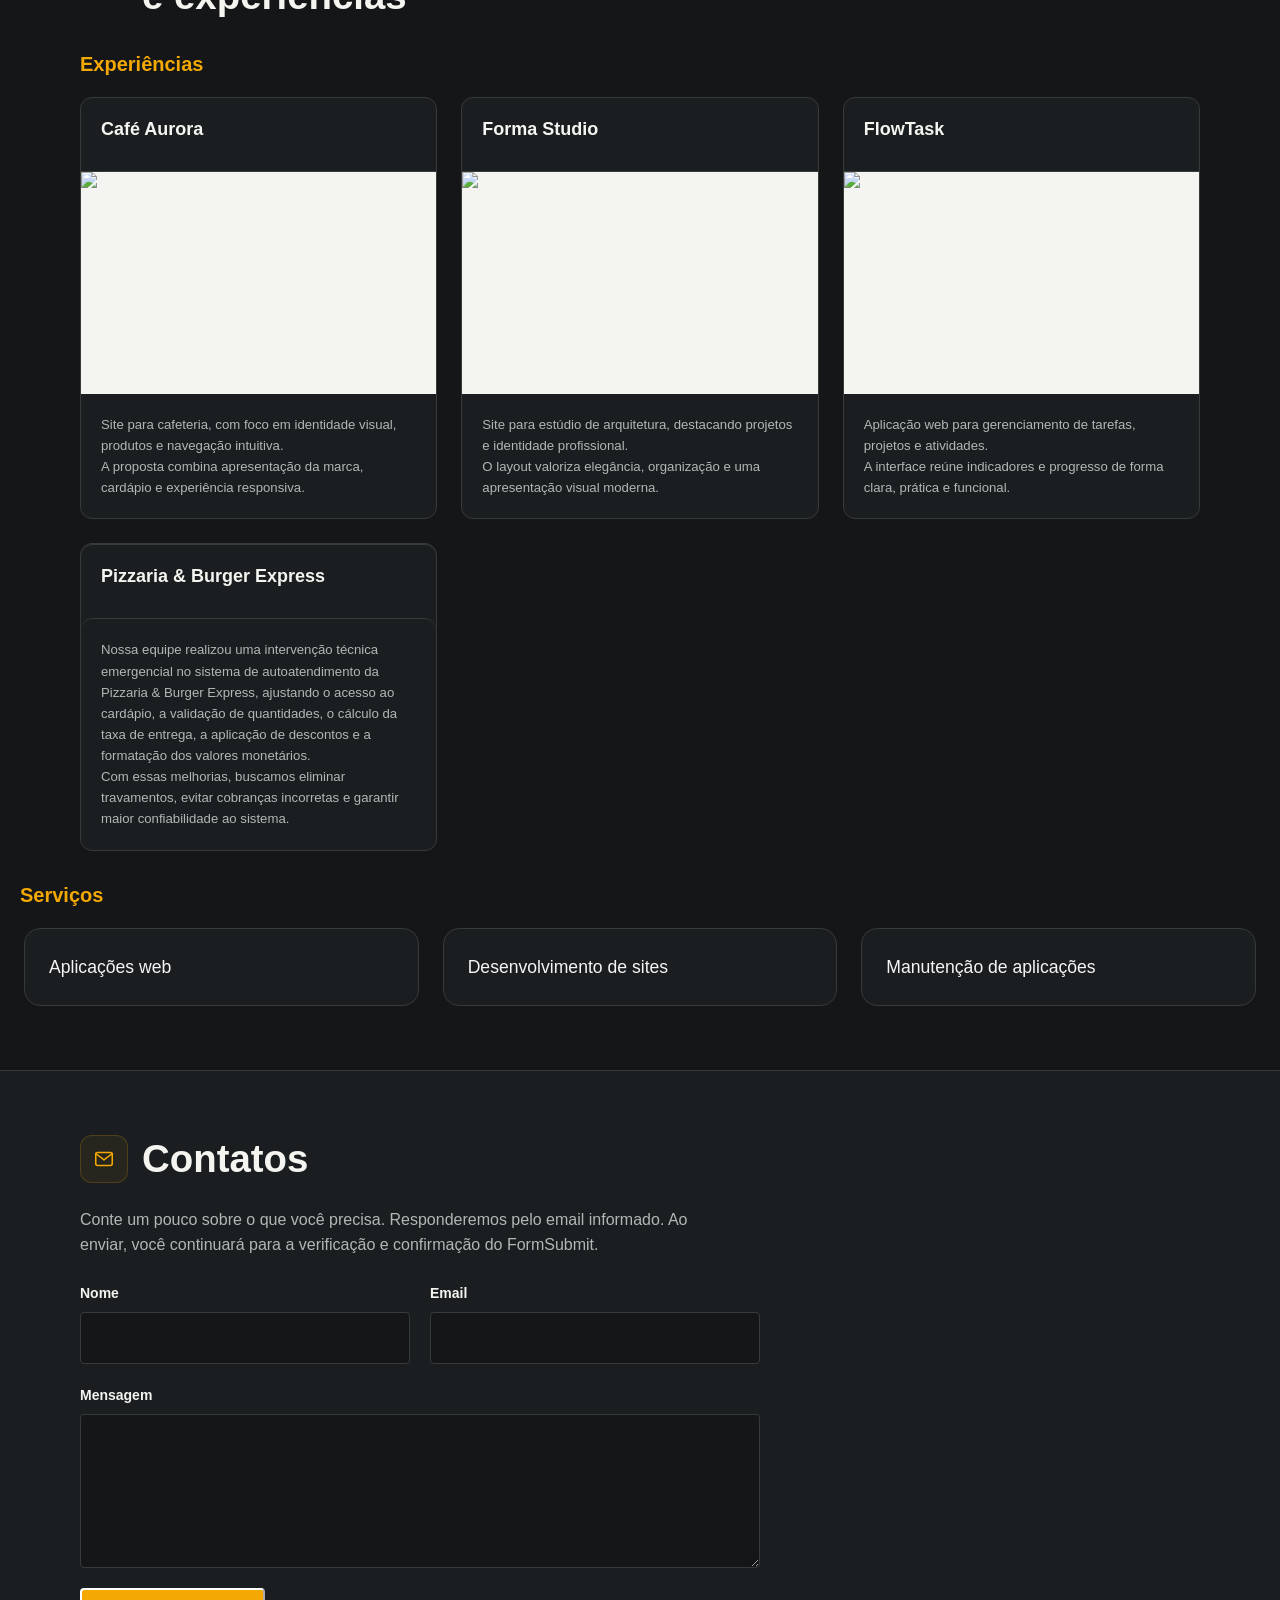
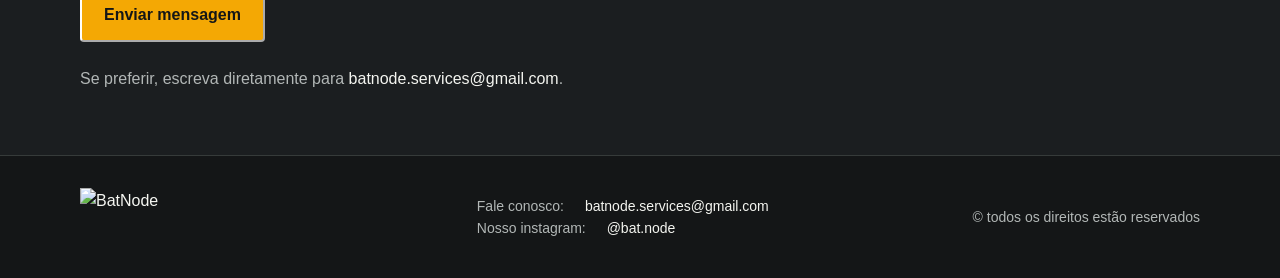
==== commit 017e32a0: "Atualização do site 22/10/26" ====
--- a/index.html
+++ b/index.html
@@ -37,7 +37,7 @@
     <section id="inicio" class="hero container">
       <h1>BATNODE<br><span>TECNOLOGIA AQUI </span></h1>
       <p class="placeholder-text">Tecnologia para dar vida às suas ideias.
-Na BatNode, transformamos desafios em soluções para o seu negócio.</p>
+    Na BatNode, transformamos desafios em soluções para o seu negócio.</p>
       <a class="button" href="#servicos">Nossos serviços</a>
     </section>
 
@@ -131,13 +131,23 @@
               <p class="project-description">A interface reúne indicadores e progresso de forma clara, prática e funcional.</p>
             </div>
           </article>
+          <article class="project-card">
+            <div class="project-card-heading-noimg">
+              <h4>Pizzaria & Burger Express</h4>
+            </div>
+            <div class="project-card-heading-noimg">
+              <p class="project-description">Nossa equipe realizou uma intervenção técnica emergencial no sistema de autoatendimento da Pizzaria & Burger Express,
+                 ajustando o acesso ao cardápio, a validação de quantidades, o cálculo da taxa de entrega, a aplicação de descontos e a formatação dos valores monetários.</p>
+              <p class="project-description">Com essas melhorias, buscamos eliminar travamentos, evitar cobranças incorretas e garantir maior confiabilidade ao sistema.</p>
+            </div>
+          </article>
         </div>
       </section>
     </div>
 
   <!-- SERVIÇOS -->
-  <section class="experiencesandservices" aria-labelledby="services-title">
-    <h3 id="services-title">Serviços</h3>
+  <section class="experiencesandservices" aria-labelledby=>
+    <h3 class="section-heading" id="services-title">Serviços</h3>
 
     <ul class="services-grid">
       <li>Aplicações web</li>
--- a/styles.css
+++ b/styles.css
@@ -159,6 +159,7 @@
 .project-grid { display: grid; grid-template-columns: repeat(3, minmax(0, 1fr)); gap: 24px; }
 .project-card { min-width: 0; overflow: hidden; border: 1px solid var(--border); border-radius: 12px; background: var(--surface); transition: transform .2s ease, border-color .2s ease; }
 .project-card-heading { padding: 20px; }
+.project-card-heading-noimg { padding: 20px; border-top: 1px solid var(--border); border-radius:12px }
 .project-card h4 { margin: 0 0 10px; color: var(--text); font-family: var(--font-title); font-size: 1.125rem; line-height: 1.3; }
 .project-description { color: var(--muted); font-size: 0.825rem; font-family: var(--font-text)}
 .project-image { display: block; width: 100%; height: auto; aspect-ratio: 8 / 5; object-fit: contain; background: #f4f5f0; border-top: 1px solid var(--border); }
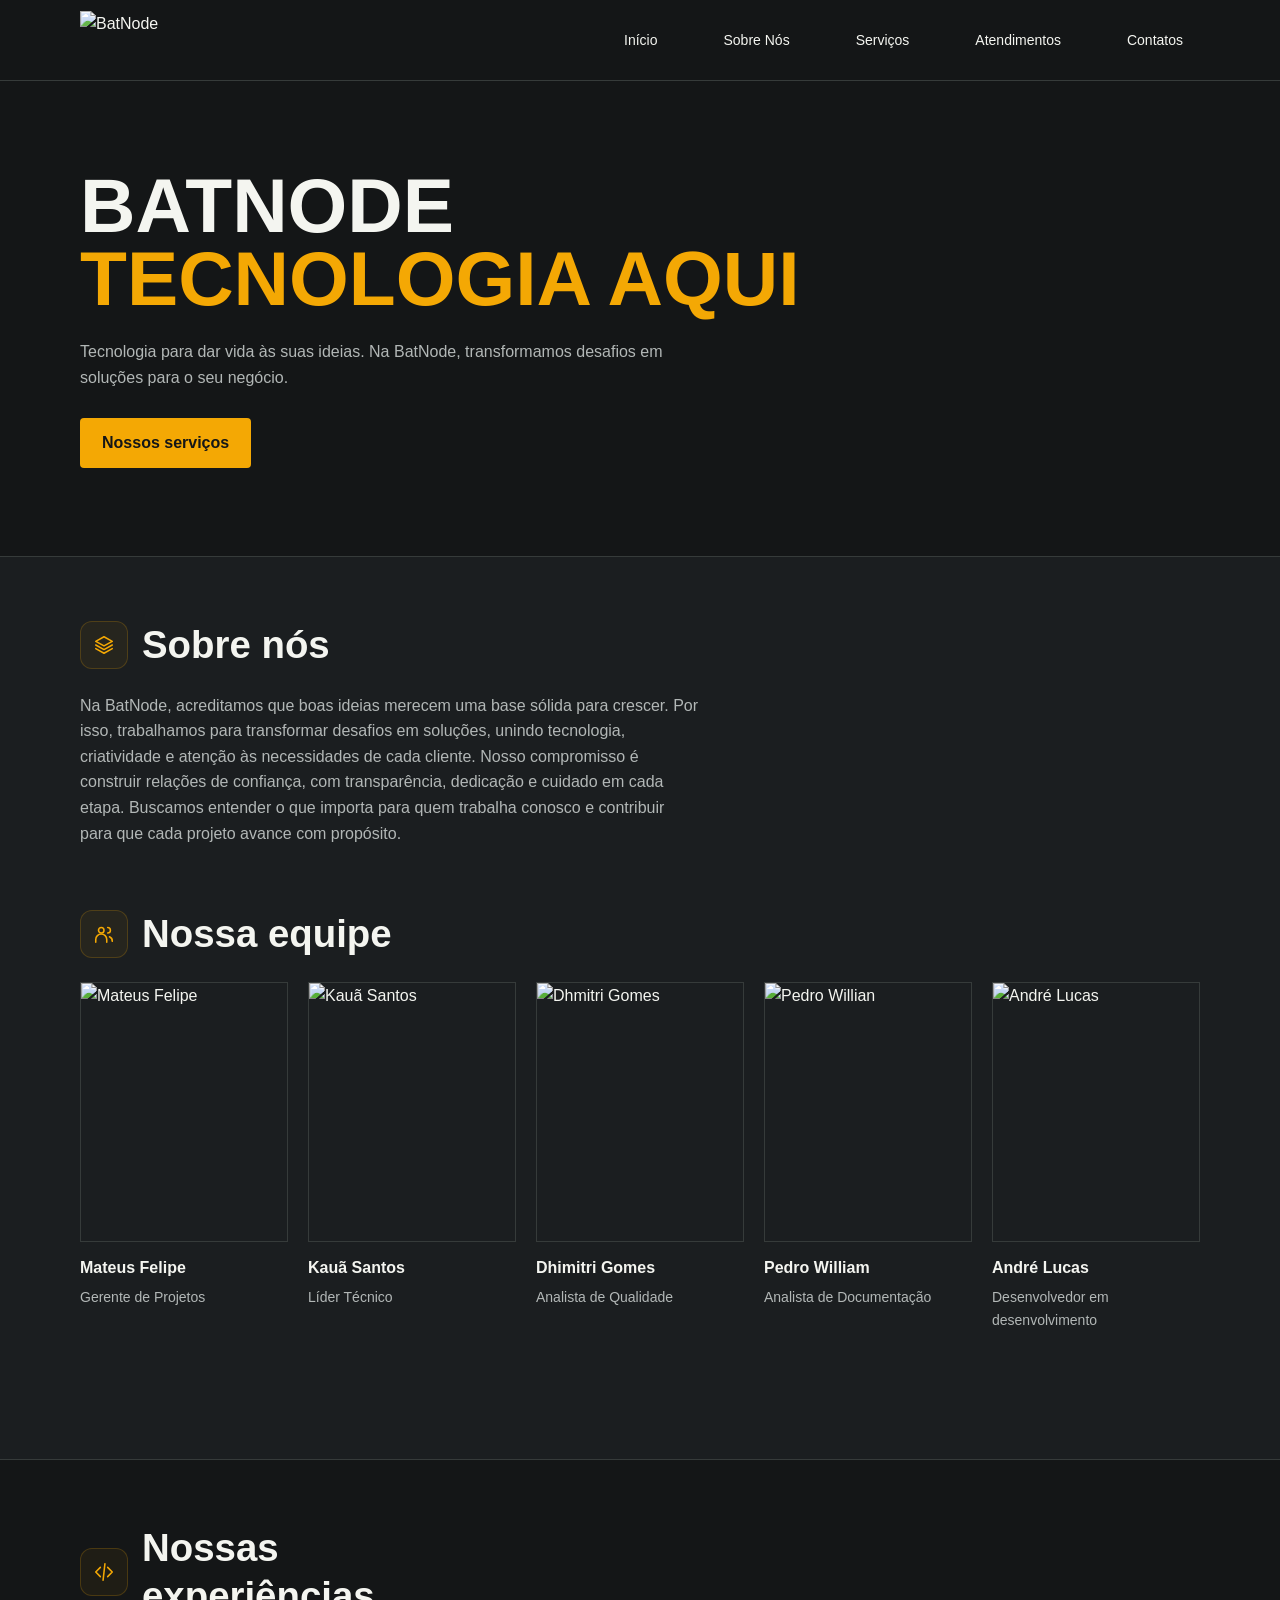
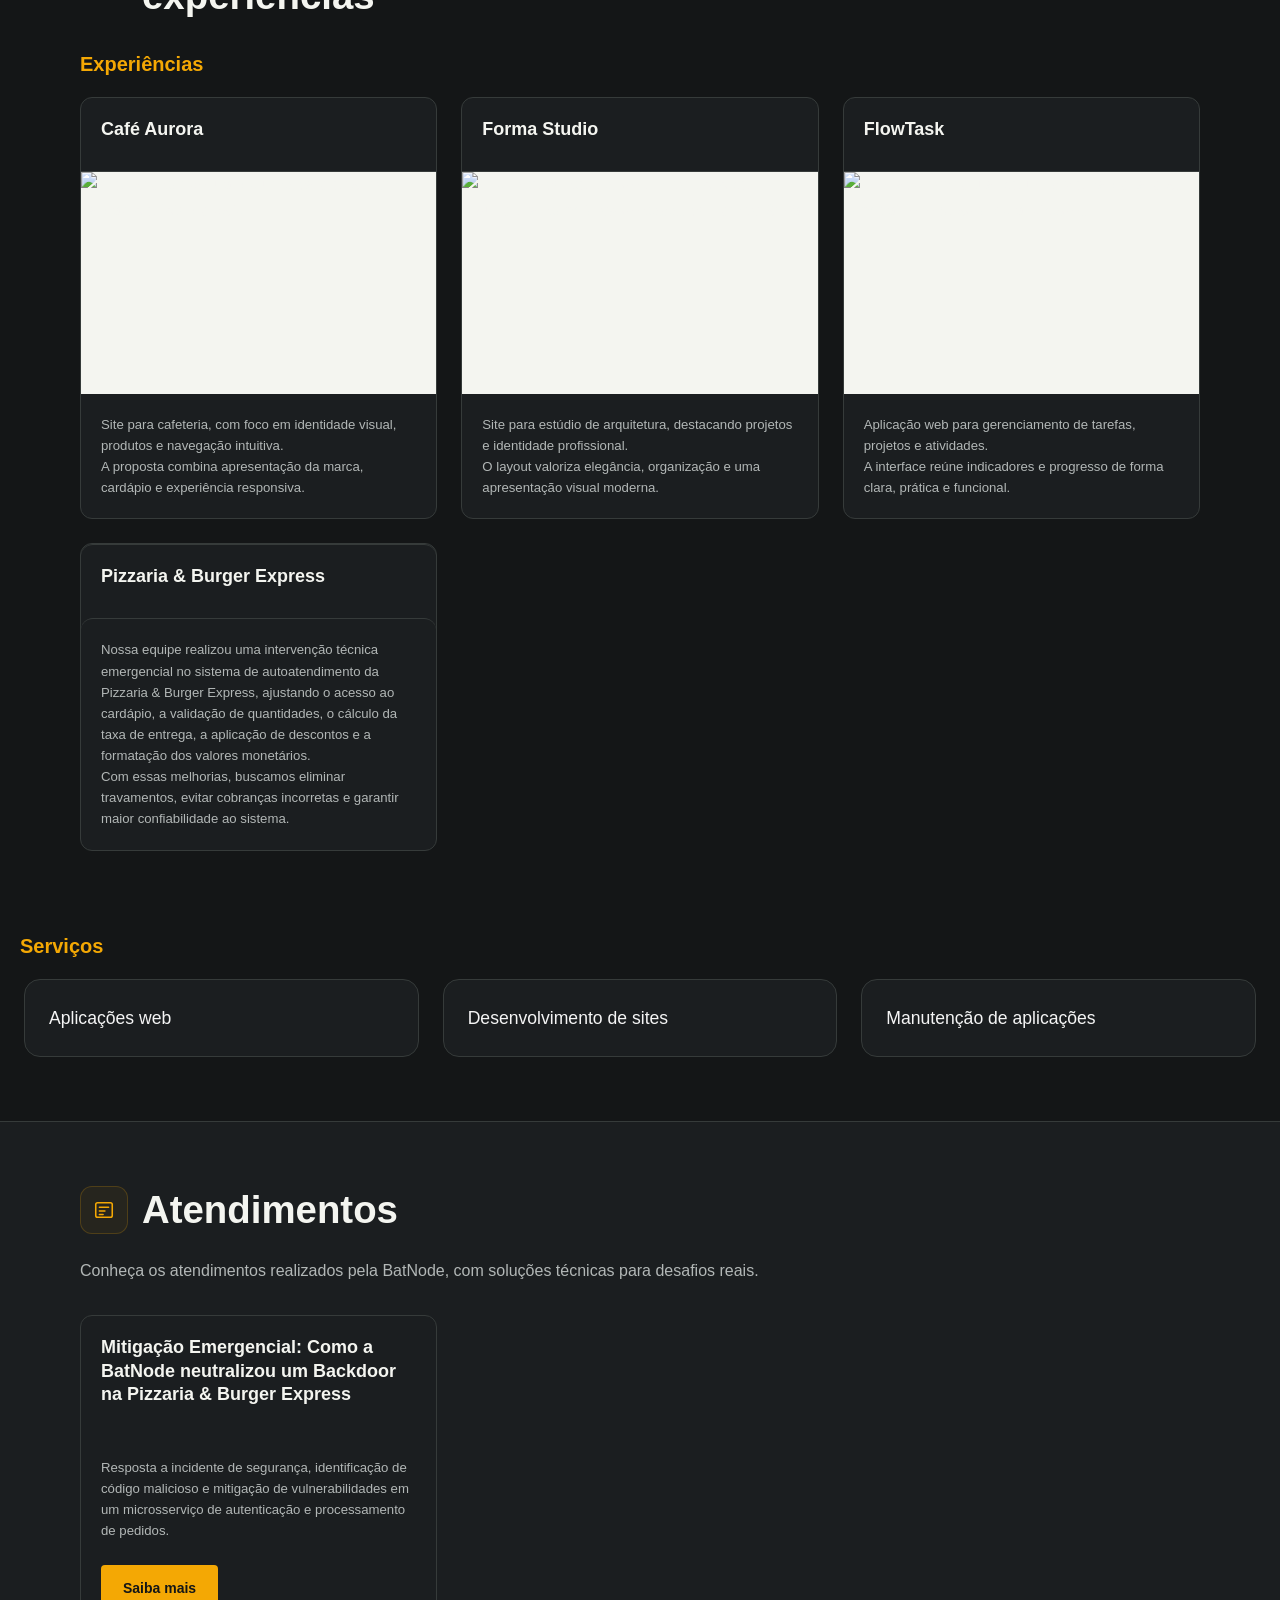
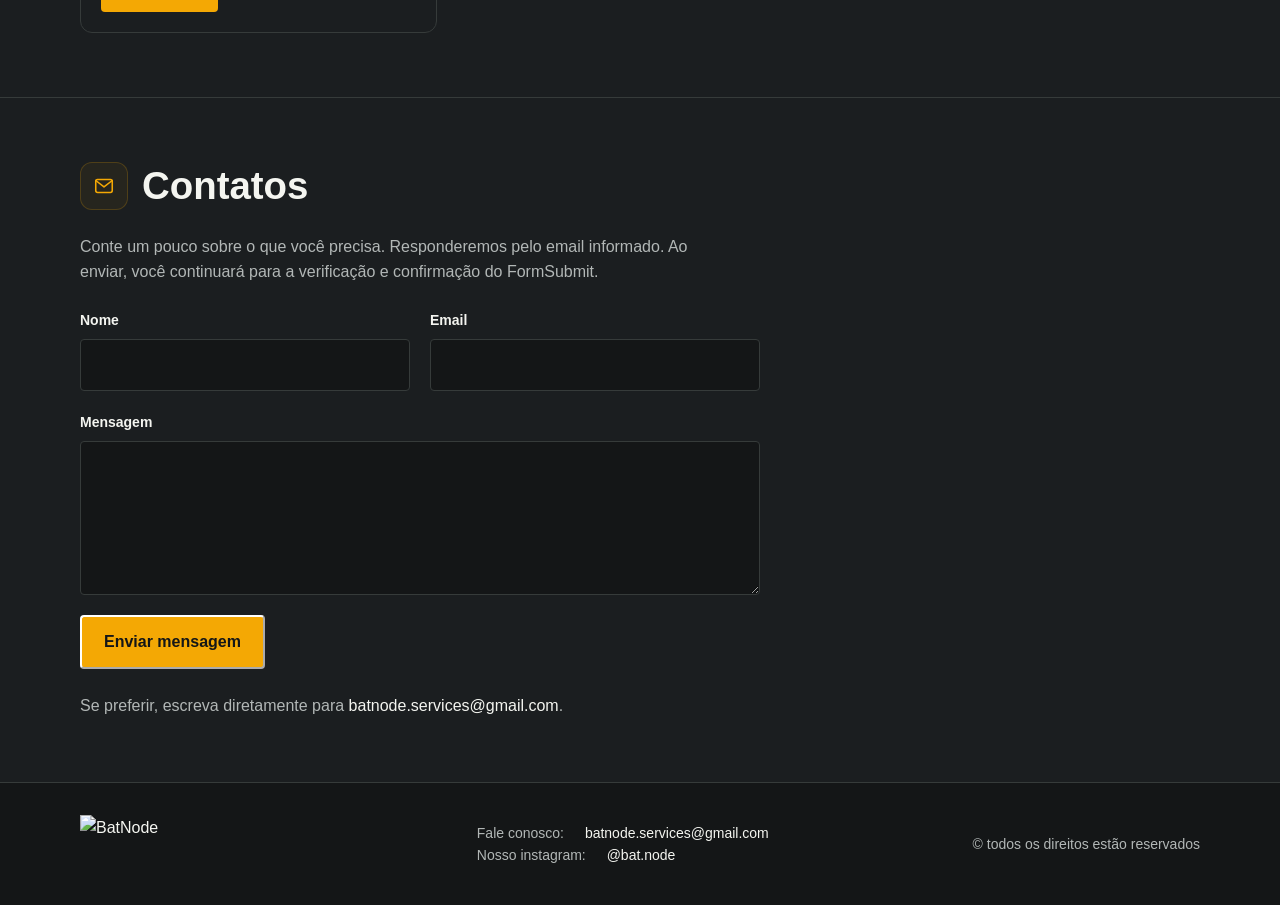
==== commit cfc05770: "Atualização do site 28/10/2026" ====
--- a/index.html
+++ b/index.html
@@ -24,11 +24,12 @@
       </a>
       <button class="menu-button" type="button" aria-expanded="false" aria-controls="menu" hidden>Menu</button>
       <nav id="menu" aria-label="Navegação principal">
-        <a href="#inicio">Início</a>
-        <a href="#sobre">Sobre Nós</a>
-        <a href="#servicos">Serviços</a>
-        <a href="#contatos">Contatos</a>
-      </nav>
+  <a href="#inicio">Início</a>
+  <a href="#sobre">Sobre Nós</a>
+  <a href="#servicos">Serviços</a>
+  <a href="#atendimentos">Atendimentos</a>
+  <a href="#contatos">Contatos</a>
+</nav>
     </div>
   </header>
 
@@ -96,8 +97,8 @@
   <!-- 3. SEÇÃO DE SERVIÇOS E EXPERIÊNCIAS -->
   <section id="servicos" class="section-services section-alt">
     <div class="container">
-      <h2 class="section-heading"><svg class="icon" viewBox="0 0 24 24" fill="none" stroke="currentColor" stroke-width="1.7" stroke-linecap="round" stroke-linejoin="round" aria-hidden="true" focusable="false"><path d="m8 7-5 5 5 5m8-10 5 5-5 5m-3-14-2 18"/></svg><span>Nossos serviços<br>e experiências</span></h2>
-      
+      <h2 class="section-heading"><svg class="icon" viewBox="0 0 24 24" fill="none" stroke="currentColor" stroke-width="1.7" stroke-linecap="round" stroke-linejoin="round" aria-hidden="true" focusable="false"><path d="m8 7-5 5 5 5m8-10 5 5-5 5m-3-14-2 18"/></svg><span>Nossas<br>experiências</span></h2>
+
       <section class="experiencesandservices" aria-labelledby="experiences-title">
         <h3 id="experiences-title">Experiências</h3>
         <div class="project-grid">
@@ -144,6 +145,9 @@
         </div>
       </section>
     </div>
+<br>
+<br>
+  
 
   <!-- SERVIÇOS -->
   <section class="experiencesandservices" aria-labelledby=>
@@ -156,6 +160,288 @@
     </ul>
   </section>
 </section>
+
+
+
+<!-- ATENDIMENTOS -->
+<section id="atendimentos" class="section-atendimentos">
+  <div class="container">
+
+    <h2 class="section-heading">
+      <svg class="icon" viewBox="0 0 24 24"
+        fill="none" stroke="currentColor"
+        stroke-width="1.7" stroke-linecap="round"
+        stroke-linejoin="round" aria-hidden="true">
+        <rect x="3" y="4" width="18" height="16" rx="2"/>
+        <path d="M7 9h10M7 13h6M7 17h4"/>
+      </svg>
+      Atendimentos
+    </h2>
+
+    <p class="atendimentos-intro">
+      Conheça os atendimentos realizados pela BatNode,
+      com soluções técnicas para desafios reais.
+    </p>
+
+    <div class="project-grid">
+
+      <article class="project-card">
+        <div class="project-card-heading">
+          <h4>
+            Mitigação Emergencial: Como a BatNode
+            neutralizou um Backdoor na
+            Pizzaria & Burger Express
+          </h4>
+        </div>
+
+        <div class="project-card-heading">
+          <p class="project-description">
+            Resposta a incidente de segurança,
+            identificação de código malicioso e
+            mitigação de vulnerabilidades em um
+            microsserviço de autenticação e
+            processamento de pedidos.
+          </p>
+
+          <button
+            class="button atendimento-button"
+            type="button"
+            data-atendimento="pizzaria"
+            aria-expanded="false"
+            aria-controls="detalhes-pizzaria">
+            Saiba mais
+          </button>
+        </div>
+      </article>
+
+    </div>
+
+    <!-- RELATÓRIO COMPLETO -->
+    <div id="detalhes-pizzaria"
+         class="atendimento-detalhes"
+         hidden>
+
+      <div class="atendimento-detalhes-header">
+        <h3>Pizzaria & Burger Express</h3>
+
+        <button
+          class="atendimento-fechar"
+          type="button"
+          aria-label="Fechar detalhes">
+          &times;
+        </button>
+      </div>
+
+      <h3>
+        Resposta a Incidente de Segurança:
+        Identificação e Neutralização de Backdoor
+        em Microsserviço de Autenticação
+      </h3>
+
+      <h4>Contextualização do incidente</h4>
+
+      <p>
+        Durante uma auditoria de segurança em um
+        microsserviço responsável pelo processamento
+        de pedidos e pela autenticação de usuários,
+        nossa equipe identificou um trecho de código
+        suspeito que representava um risco significativo
+        à integridade e à confidencialidade do sistema.
+      </p>
+
+      <p>
+        A vulnerabilidade estava relacionada a um
+        possível ataque à cadeia de suprimentos de
+        software, no qual códigos maliciosos são
+        introduzidos em aplicações legítimas durante
+        o desenvolvimento, a manutenção ou a
+        distribuição de componentes. O mecanismo
+        identificado permitia que comandos enviados
+        remotamente fossem decodificados e executados
+        pelo servidor, caracterizando uma possível
+        porta dos fundos (<em>backdoor</em>) e uma
+        vulnerabilidade de execução remota de código
+        (RCE).
+      </p>
+
+      <p>
+        Caso explorada, essa falha poderia possibilitar
+        a execução de instruções não autorizadas,
+        o comprometimento de informações sensíveis
+        e a utilização indevida dos recursos do
+        ambiente afetado.
+      </p>
+
+      <h4>Contexto internacional: vulnerabilidades no PHP</h4>
+
+      <p>
+        Em outubro de 2026, a comunidade internacional
+        de segurança cibernética foi alertada sobre
+        duas vulnerabilidades críticas na linguagem
+        PHP, amplamente utilizada no desenvolvimento
+        de aplicações e sistemas web.
+      </p>
+
+      <p>
+        Identificadas como CVE-2026-109618 e
+        CVE-2026-109619, essas falhas estavam
+        relacionadas ao gerenciamento de memória
+        e ao processamento de requisições.
+        Em determinadas condições, poderiam permitir
+        a execução remota de código por invasores
+        sem necessidade de autenticação.
+      </p>
+
+      <p>
+        A gravidade da situação levou organizações
+        e instituições governamentais a adotarem
+        medidas emergenciais de proteção.
+        No Brasil, órgãos federais receberam
+        orientações para atualizar seus ambientes
+        e restringir temporariamente o acesso
+        a sistemas potencialmente vulneráveis.
+      </p>
+
+      <p>
+        Esse episódio reforçou a importância de
+        auditorias preventivas, atualizações de
+        segurança e monitoramento contínuo de
+        aplicações web. Embora apresente riscos
+        semelhantes aos observados no atendimento
+        da Pizzaria & Burger Express, não há
+        comprovação de que as vulnerabilidades
+        globais do PHP tenham sido a causa direta
+        do backdoor identificado pela equipe.
+      </p>
+
+      <h4>Atuação da consultoria</h4>
+
+      <p>
+        Diante do risco identificado, a equipe
+        técnica iniciou um procedimento estruturado
+        de resposta ao incidente, priorizando a
+        contenção da ameaça, a preservação das
+        evidências e a recuperação segura do serviço.
+      </p>
+
+      <p>As principais etapas executadas foram:</p>
+
+      <ul>
+        <li>
+          <strong>Identificação e análise:</strong>
+          inspeção do código-fonte para localizar
+          instruções suspeitas, mecanismos de
+          decodificação de dados e chamadas capazes
+          de executar comandos arbitrários.
+        </li>
+
+        <li>
+          <strong>Preservação de evidências:</strong>
+          registro dos trechos relevantes por meio
+          de capturas de tela, cópias controladas
+          dos arquivos e documentação técnica do
+          comportamento identificado, mantendo a
+          integridade dos registros.
+        </li>
+
+        <li>
+          <strong>Isolamento e investigação:</strong>
+          preparação de um ambiente controlado de
+          testes, separado dos sistemas de produção,
+          para analisar o comportamento do código
+          sem expor dados ou serviços reais.
+        </li>
+
+        <li>
+          <strong>Engenharia reversa do trecho suspeito:</strong>
+          análise do fluxo de execução para compreender
+          como o conteúdo recebido por cabeçalhos HTTP
+          poderia ser transformado em comandos executáveis.
+        </li>
+
+        <li>
+          <strong>Correção e mitigação:</strong>
+          remoção do mecanismo de execução arbitrária,
+          revisão das validações de entrada e
+          implementação de correções para impedir
+          que requisições externas acionassem
+          funcionalidades não autorizadas.
+        </li>
+
+        <li>
+          <strong>Validação de segurança:</strong>
+          realização de testes para confirmar a
+          remoção do comportamento malicioso e
+          verificar se as funções legítimas de
+          autenticação e processamento de pedidos
+          continuavam operacionais.
+        </li>
+      </ul>
+
+      <h4>Resultados obtidos</h4>
+
+      <p>
+        A intervenção teve como objetivo eliminar
+        o vetor de exploração identificado e
+        restabelecer condições seguras de
+        funcionamento para o microsserviço.
+      </p>
+
+      <p>
+        Com a correção aplicada e validada,
+        espera-se reduzir significativamente
+        o risco de execução remota de código,
+        preservar a confidencialidade dos dados
+        sensíveis e manter a continuidade das
+        operações legítimas.
+      </p>
+
+      <p>
+        A documentação do incidente também
+        contribui para aprimorar os procedimentos
+        de auditoria, monitoramento e prevenção,
+        fortalecendo a capacidade de resposta
+        a ameaças futuras.
+      </p>
+
+      <h4>Compromisso com a segurança</h4>
+
+      <p>
+        Este caso demonstra a importância de
+        auditorias contínuas, análise criteriosa
+        do código-fonte e adoção de práticas
+        seguras de desenvolvimento. Nossa
+        consultoria atua na identificação de
+        vulnerabilidades, na resposta estruturada
+        a incidentes e na implementação de medidas
+        preventivas, buscando garantir a
+        confiabilidade dos sistemas e a proteção
+        das informações de nossos clientes.
+      </p>
+
+      <h4>Referências sobre o incidente global</h4>
+
+      <ul>
+        <li>
+          <a href="https://www.gov.br/gsi/pt-br/assuntos/ctir/alertas/2026/alerta-93-2026/"
+             target="_blank" rel="noopener noreferrer">
+            CTIR Gov — Alerta 93/2026
+          </a>
+        </li>
+        <li>
+          <a href="https://www.cert.europa.eu/publications/security-advisories/2026-018"
+             target="_blank" rel="noopener noreferrer">
+            CERT-EU — Critical Vulnerabilities in PHP
+          </a>
+        </li>
+      </ul>
+
+    </div>
+
+  </div>
+</section>
+
+
 
   <!-- 4. SEÇÃO DE CONTATOS -->
   <section id="contatos" class="section-contacts">
--- a/styles.css
+++ b/styles.css
@@ -305,3 +305,190 @@
   .individual-card:hover, .placeholder-box:hover, .button:hover { transform: none; }
 }
 [hidden] { display: none !important; }
+
+/* =========================================
+   SEÇÃO DE ATENDIMENTOS
+========================================= */
+
+.section-atendimentos {
+  padding-block: 64px;
+  border-top: 1px solid var(--border);
+  background: var(--surface);
+}
+
+.section-atendimentos h2 {
+  margin-bottom: 24px;
+}
+
+.atendimentos-intro {
+  max-width: 680px;
+  margin-bottom: 32px;
+  color: var(--muted);
+}
+
+/* BOTÃO SAIBA MAIS */
+
+.atendimento-button {
+  margin-top: 24px;
+  border: none;
+  font-size: 0.875rem;
+}
+
+/* PAINEL DE DETALHES */
+
+.atendimento-detalhes {
+  margin-top: 32px;
+  padding: 32px;
+  background: var(--background);
+  border: 1px solid var(--border);
+  border-radius: 12px;
+  animation: atendimento-entrada 0.3s ease;
+}
+
+.atendimento-detalhes-header {
+  display: flex;
+  align-items: center;
+  justify-content: space-between;
+  gap: 20px;
+  margin-bottom: 24px;
+}
+
+.atendimento-detalhes-header h3 {
+  font-size: 1.5rem;
+  color: var(--accent);
+}
+
+.atendimento-detalhes h4 {
+  font-family: var(--font-title);
+  color: var(--text);
+  margin: 24px 0 12px;
+  font-size: 1.1rem;
+}
+
+.atendimento-detalhes p {
+  color: var(--muted);
+  line-height: 1.8;
+}
+
+.atendimento-detalhes ul {
+  padding-left: 24px;
+  color: var(--muted);
+  line-height: 1.9;
+}
+
+.atendimento-detalhes li {
+  margin-bottom: 8px;
+}
+
+/* BOTÃO FECHAR */
+
+.atendimento-fechar {
+  background: transparent;
+  border: 1px solid var(--border);
+  border-radius: 6px;
+  color: var(--text);
+  font-size: 1.5rem;
+  width: 40px;
+  height: 40px;
+  transition: 0.3s ease;
+}
+
+.atendimento-fechar:hover {
+  color: var(--accent);
+  border-color: var(--accent);
+  background: var(--surface);
+}
+
+/* ANIMAÇÃO */
+
+@keyframes atendimento-entrada {
+  from {
+    opacity: 0;
+    transform: translateY(12px);
+  }
+
+  to {
+    opacity: 1;
+    transform: translateY(0);
+  }
+}
+
+/* RESPONSIVIDADE */
+
+@media (max-width: 700px) {
+
+  .section-atendimentos {
+    padding-block: 48px;
+  }
+
+  .atendimento-detalhes {
+    padding: 20px;
+  }
+
+  .atendimento-detalhes-header h3 {
+    font-size: 1.2rem;
+  }
+
+}
+
+@media (prefers-reduced-motion: reduce) {
+  .atendimento-detalhes {
+    animation: none;
+  }
+}
+
+
+/* TEXTO DO RELATÓRIO DE ATENDIMENTO */
+
+.atendimento-detalhes > h3 {
+  font-family: var(--font-title);
+  font-size: clamp(1.25rem, 2.5vw, 1.75rem);
+  color: var(--text);
+  margin-bottom: 28px;
+}
+
+.atendimento-detalhes p + p {
+  margin-top: 16px;
+}
+
+.atendimento-detalhes li strong {
+  color: var(--text);
+}
+
+.atendimento-detalhes h4 {
+  color: var(--accent);
+}
+
+.atendimento-detalhes {
+  scroll-margin-top: 110px;
+}
+
+
+/* RELATÓRIO DO ATENDIMENTO */
+
+.atendimento-detalhes > h3 {
+  font-size: clamp(1.25rem, 2.5vw, 1.75rem);
+  color: var(--text);
+  margin-bottom: 28px;
+}
+
+.atendimento-detalhes p + p {
+  margin-top: 16px;
+}
+
+.atendimento-detalhes h4 {
+  color: var(--accent);
+}
+
+.atendimento-detalhes li strong {
+  color: var(--text);
+}
+
+.atendimento-detalhes a {
+  color: var(--accent);
+  text-decoration: underline;
+}
+
+.atendimento-detalhes {
+  scroll-margin-top: 110px;
+}
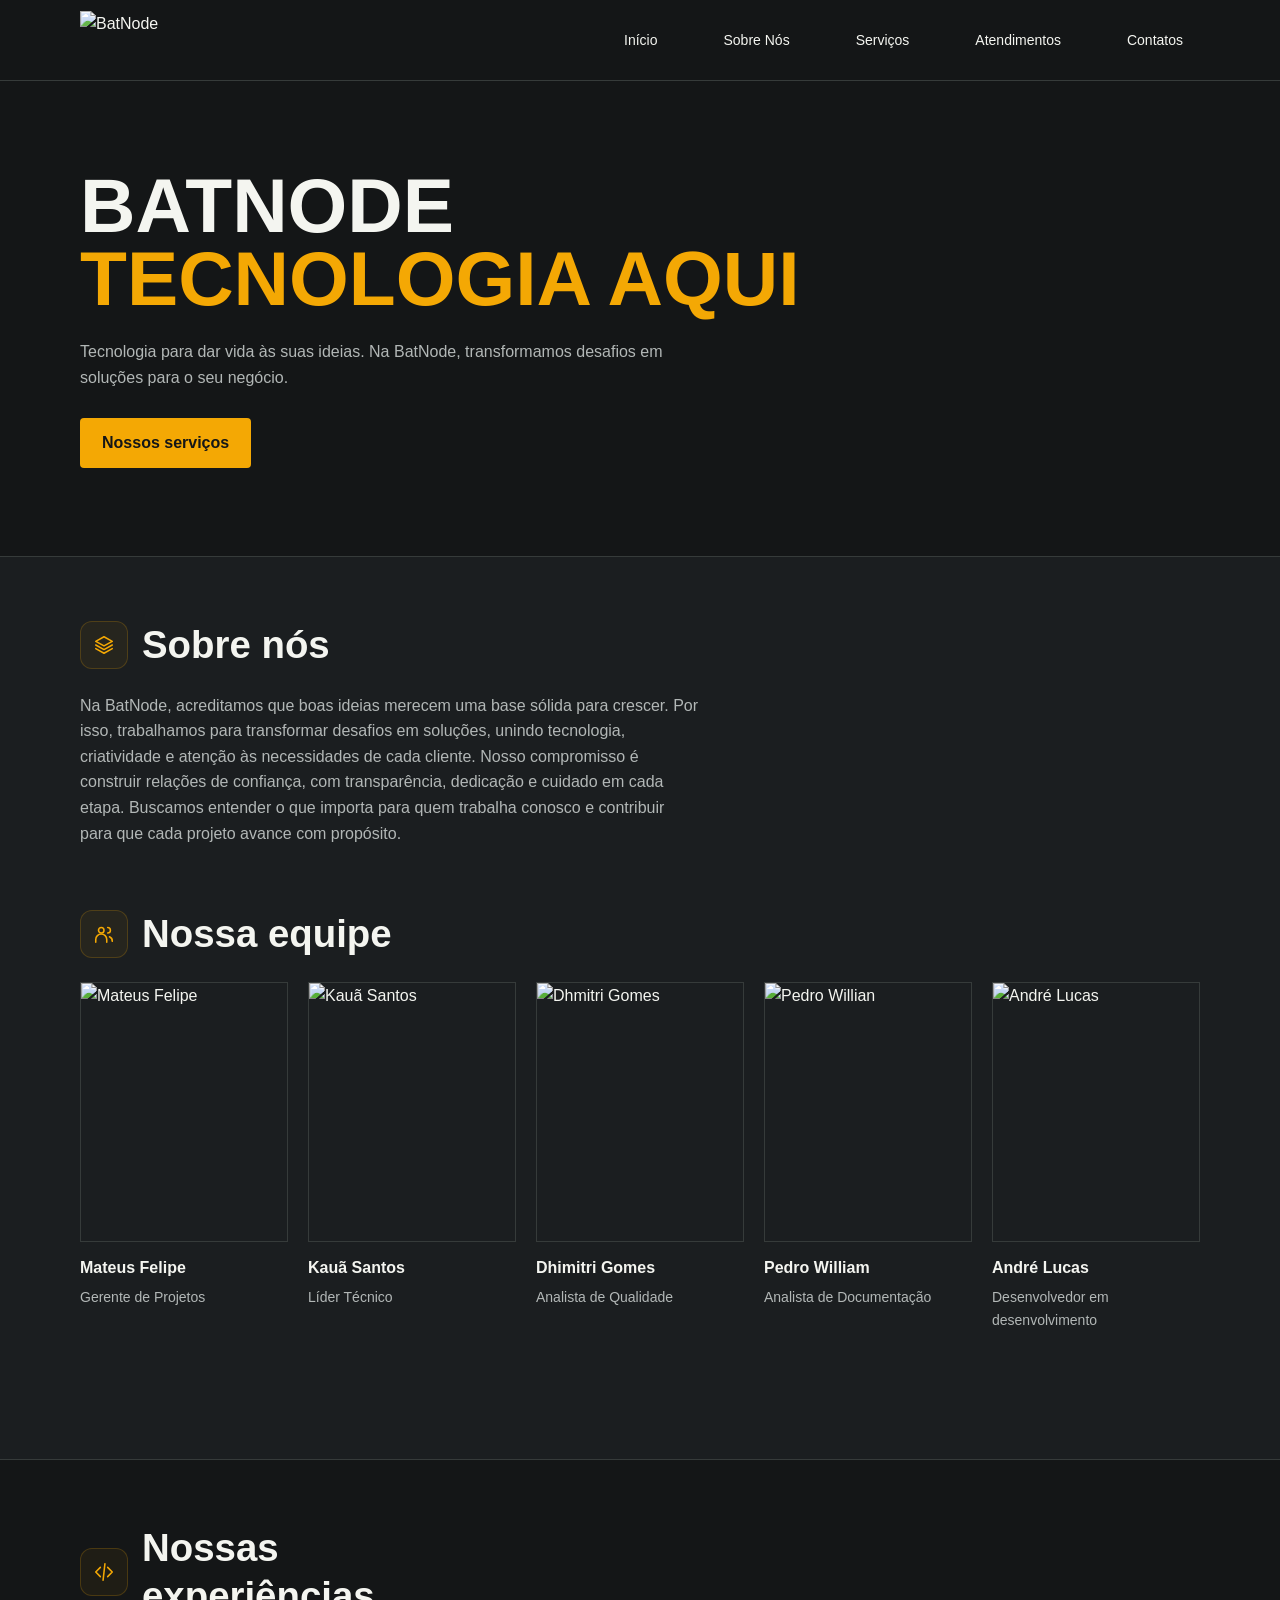
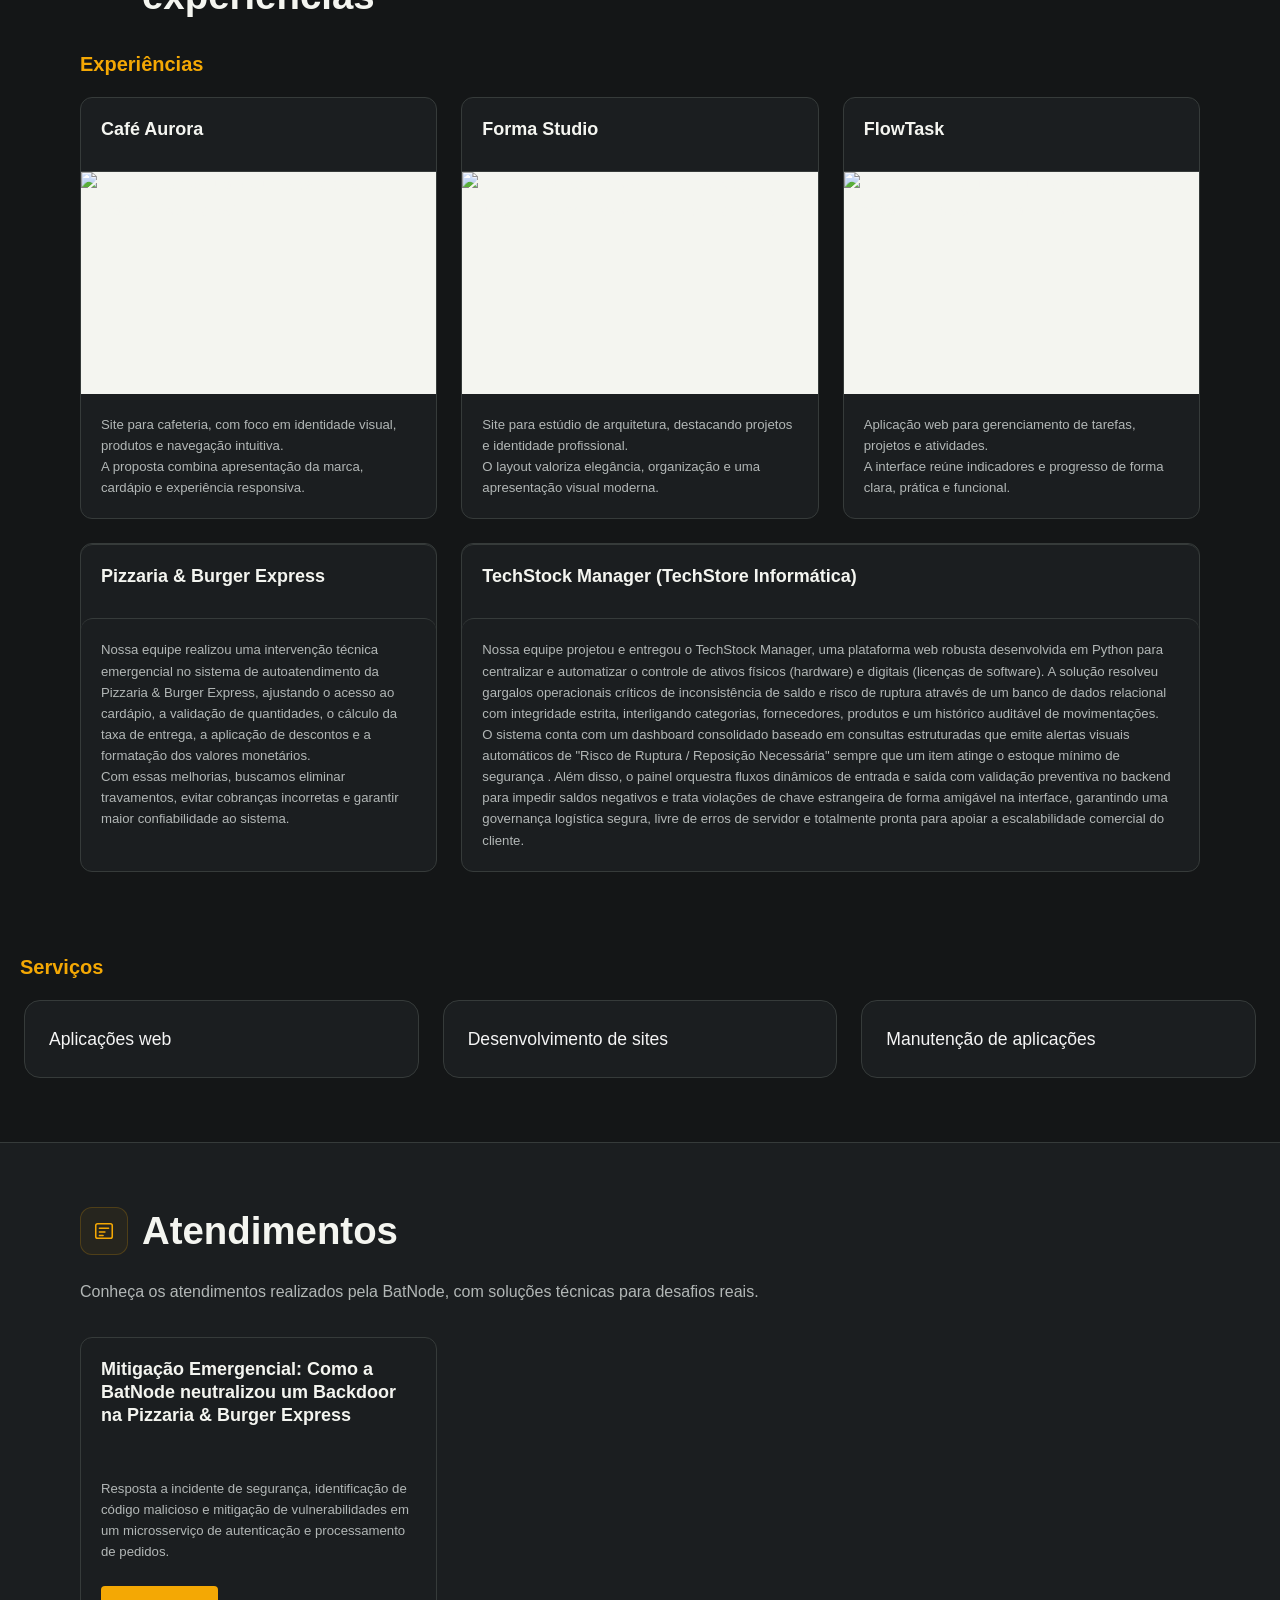
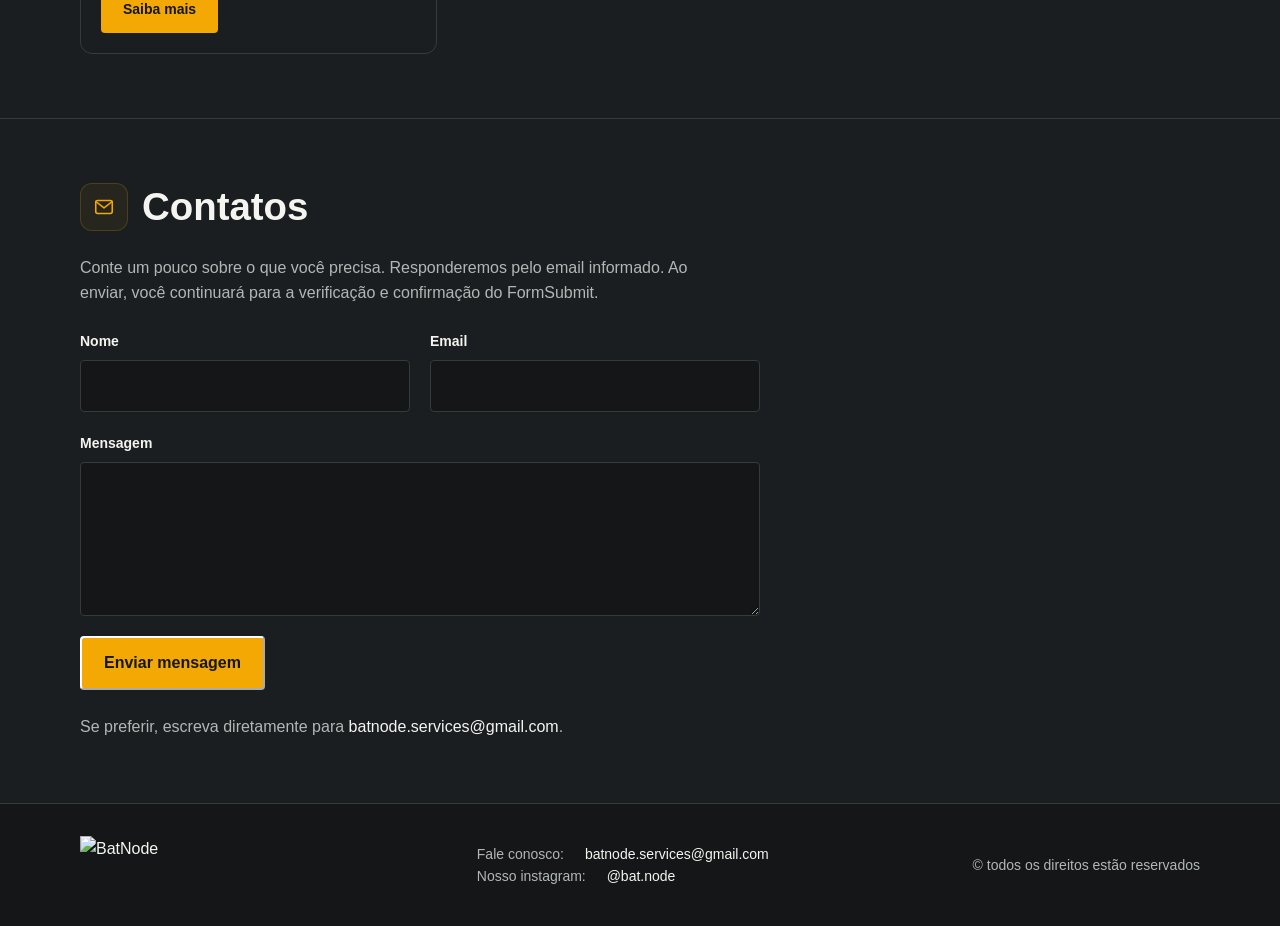
==== commit 3fff9268: "Ajustes no projeto" ====
--- a/index.html
+++ b/index.html
@@ -140,6 +140,17 @@
               <p class="project-description">Nossa equipe realizou uma intervenção técnica emergencial no sistema de autoatendimento da Pizzaria & Burger Express,
                  ajustando o acesso ao cardápio, a validação de quantidades, o cálculo da taxa de entrega, a aplicação de descontos e a formatação dos valores monetários.</p>
               <p class="project-description">Com essas melhorias, buscamos eliminar travamentos, evitar cobranças incorretas e garantir maior confiabilidade ao sistema.</p>
+            </div>
+          </article>
+          <article class="project-card project-card--double">
+            <div class="project-card-heading-noimg">
+              <h4>TechStock Manager (TechStore Informática)</h4>
+            </div>
+            <div class="project-card-heading-noimg">
+              <p class="project-description">Nossa equipe projetou e entregou o TechStock Manager, uma plataforma web robusta desenvolvida em Python para centralizar e automatizar o controle de ativos físicos (hardware) e digitais 
+                (licenças de software). A solução resolveu gargalos operacionais críticos de inconsistência de saldo e risco de ruptura através de um banco de dados relacional com integridade estrita, interligando categorias, fornecedores, produtos e um histórico auditável de movimentações.</p>
+              <p class="project-description">O sistema conta com um dashboard consolidado baseado em consultas estruturadas que emite alertas visuais automáticos de "Risco de Ruptura / Reposição Necessária" sempre que um item atinge o estoque mínimo de segurança
+                . Além disso, o painel orquestra fluxos dinâmicos de entrada e saída com validação preventiva no backend para impedir saldos negativos e trata violações de chave estrangeira de forma amigável na interface, garantindo uma governança logística segura, livre de erros de servidor e totalmente pronta para apoiar a escalabilidade comercial do cliente.</p>
             </div>
           </article>
         </div>
--- a/styles.css
+++ b/styles.css
@@ -172,7 +172,14 @@
 @media (max-width: 700px) {
   .project-grid { grid-template-columns: 1fr; gap: 20px; }
 }
-
+.project-card.project-card--double {
+  grid-column: span 2;
+}
+@media (max-width: 1000px) {
+  .project-card.project-card--double {
+     grid-column: span 1; 
+    }
+}
 
 
 /* SEÇÃO DE SERVIÇOS */
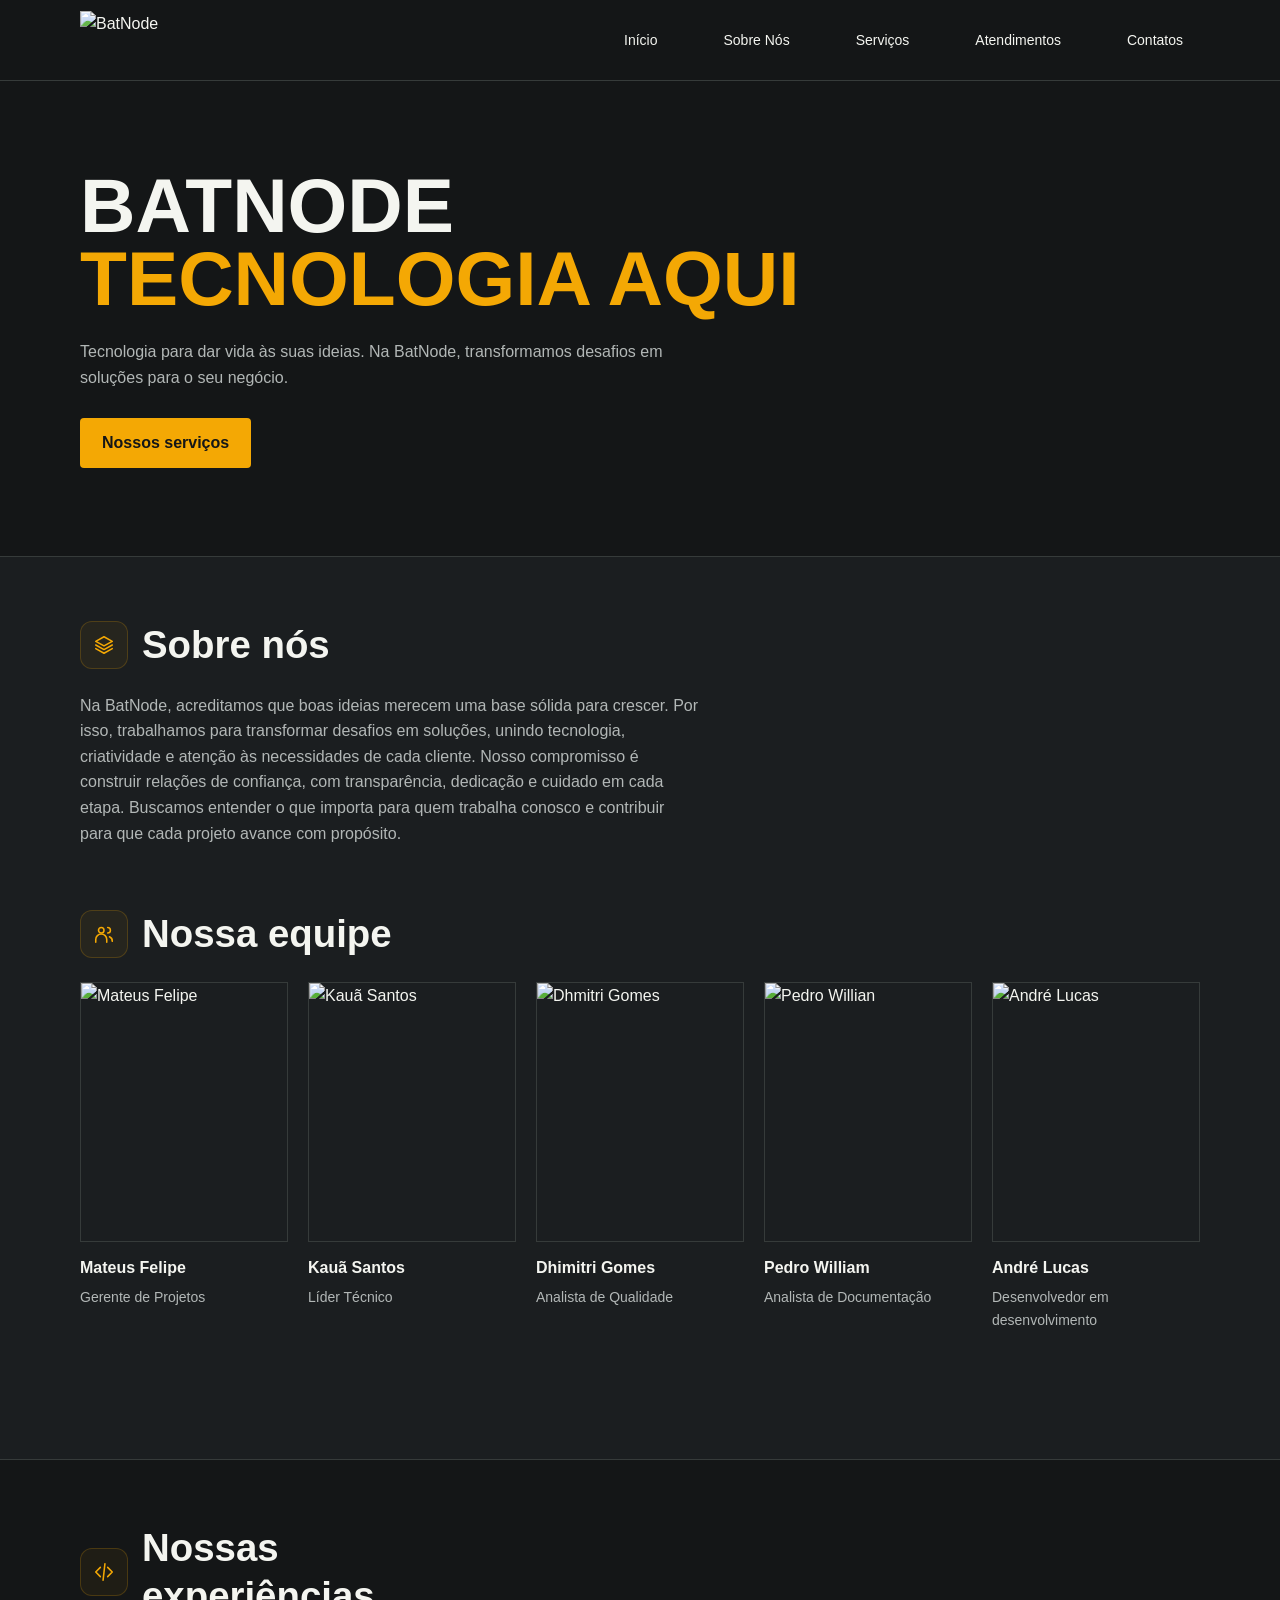
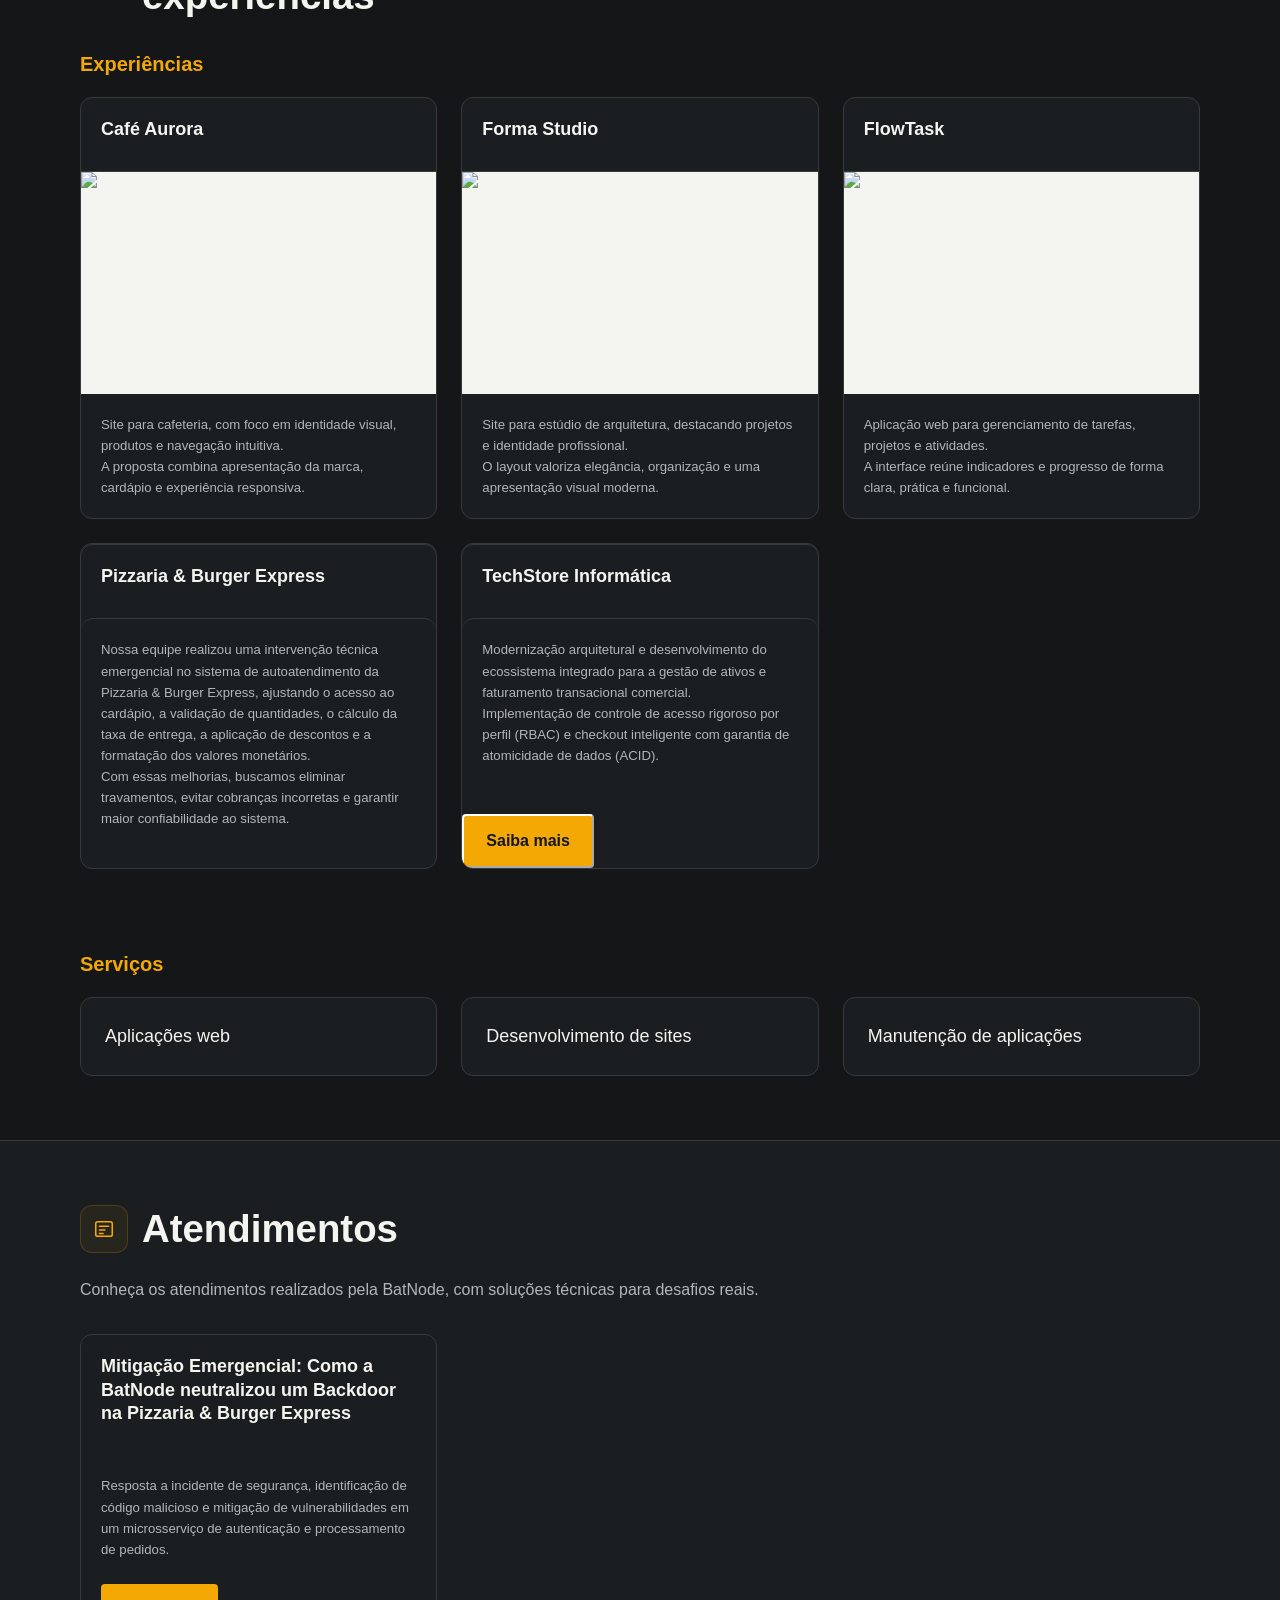
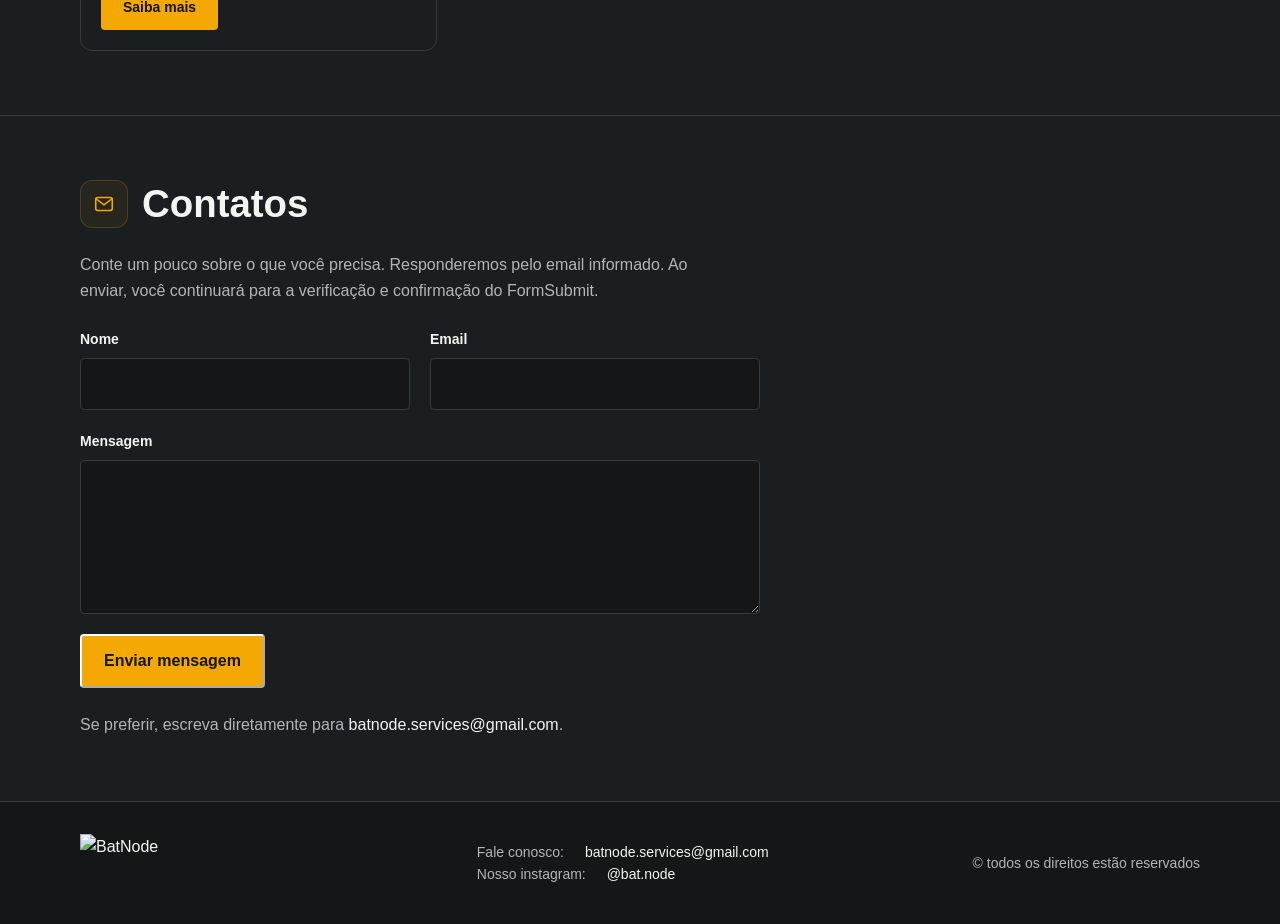
==== commit d48b0b73: "Atualização TechStore 11/11" ====
--- a/index.html
+++ b/index.html
@@ -142,35 +142,69 @@
               <p class="project-description">Com essas melhorias, buscamos eliminar travamentos, evitar cobranças incorretas e garantir maior confiabilidade ao sistema.</p>
             </div>
           </article>
-          <article class="project-card project-card--double">
+                    <!-- Card de Atendimento: TechStore Informática -->
+          <article class="project-card">
             <div class="project-card-heading-noimg">
-              <h4>TechStock Manager (TechStore Informática)</h4>
+              <h4>TechStore Informática</h4>
             </div>
             <div class="project-card-heading-noimg">
-              <p class="project-description">Nossa equipe projetou e entregou o TechStock Manager, uma plataforma web robusta desenvolvida em Python para centralizar e automatizar o controle de ativos físicos (hardware) e digitais 
-                (licenças de software). A solução resolveu gargalos operacionais críticos de inconsistência de saldo e risco de ruptura através de um banco de dados relacional com integridade estrita, interligando categorias, fornecedores, produtos e um histórico auditável de movimentações.</p>
-              <p class="project-description">O sistema conta com um dashboard consolidado baseado em consultas estruturadas que emite alertas visuais automáticos de "Risco de Ruptura / Reposição Necessária" sempre que um item atinge o estoque mínimo de segurança
-                . Além disso, o painel orquestra fluxos dinâmicos de entrada e saída com validação preventiva no backend para impedir saldos negativos e trata violações de chave estrangeira de forma amigável na interface, garantindo uma governança logística segura, livre de erros de servidor e totalmente pronta para apoiar a escalabilidade comercial do cliente.</p>
-            </div>
+              <p class="project-description">Modernização arquitetural e desenvolvimento do ecossistema integrado para a gestão de ativos e faturamento transacional comercial.</p>
+              <p class="project-description">Implementação de controle de acesso rigoroso por perfil (RBAC) e checkout inteligente com garantia de atomicidade de dados (ACID).</p>
+            </div>
+            <button class="button saiba-mais-btn" type="button" onclick="document.getElementById('modal-techstore').showModal()">Saiba mais</button>
           </article>
+
+          <!-- Modal Detalhado (Saiba mais) da TechStore Informática -->
+          <dialog id="modal-techstore" class="project-modal">
+            <div class="modal-content">
+              <header class="modal-header">
+                <h3>TechStore Informática — Evolução do Ecossistema Operacional</h3>
+                <button class="close-button" type="button" onclick="document.getElementById('modal-techstore').close()" aria-label="Fechar modal">✕</button>
+              </header>
+              
+              <div class="modal-body">
+                <!-- Parte 1: Trabalho da Semana Passada -->
+                <section class="modal-section">
+                  <h4>Fase 1: Núcleo de Inventário (TechStock Manager)</h4>
+                  <p>Nossa equipe projetou e entregou o TechStock Manager, uma plataforma web robusta desenvolvida em Python para centralizar e automatizar o controle de ativos físicos (hardware) e digitais (licenças de software). A solução resolveu gargalos operacionais críticos de inconsistência de saldo e risco de ruptura através de um banco de dados relacional com integridade estrita, interligando categorias, fornecedores, produtos e um histórico auditável de movimentações.</p>
+                  <p>O sistema conta com um dashboard consolidado baseado em consultas estruturadas que emite alertas visuais automáticos de "Risco de Ruptura / Reposição Necessária" sempre que um item atinge o estoque mínimo de segurança. Além disso, o painel orquestra fluxos dinâmicos de entrada e saída com validação preventiva no backend para impedir saldos negativos e trata violações de chave estrangeira de forma amigável na interface, garantindo uma governança logística segura, livre de erros de servidor e totalmente pronta para apoiar a escalabilidade comercial do cliente.</p>
+                </section>
+
+                <hr class="modal-divider">
+
+                <!-- Parte 2: Trabalho Desta Semana -->
+                <section class="modal-section">
+                  <h4>Fase 2: Módulo Comercial, Checkout Transacional e RBAC</h4>
+                  <p>Com o sucesso da homologação do núcleo de inventário, expandimos o ecossistema para o provisionamento do módulo comercial mais sensível da operação: o faturamento B2B e o balcão corporativo. A evolução da plataforma eliminou gargalos crônicos relacionados à transacionalidade e à segurança da informação.</p>
+                  <h5>Principais engenhas e critérios atendidos:</h5>
+                  <ul>
+                    <li><strong>Autenticação e Segregação de Funções (RBAC):</strong> Implementação de login seguro com sessão persistente e criptografia em hash de via única. Divisão de perfis onde o <em>Operador</em> gerencia o PDV e emite recibos de balcão (sem permissão de reajustes), enquanto o <em>Gerente</em> detém acesso irrestrito para auditorias, relatórios financeiros e cancelamento de transações.</li>
+                    <li><strong>Checkout Transacional com Garantia ACID:</strong> Blindagem completa contra inconsistências através de transações explícitas no backend (<code>BEGIN TRANSACTION / COMMIT / ROLLBACK</code>). O registro de vendas, a inclusão do carrinho (tabela <code>Itens_Venda</code> com preço unitário congelado de forma histórica), a baixa no estoque de produtos e os lançamentos no livro-razão ocorrem de forma estritamente atômica. Se faltar saldo de qualquer item no microssegundo final, toda a operação sofre <code>ROLLBACK</code> para inviabilizar estoques negativos.</li>
+                    <li><strong>Recibo de Faturamento Formal:</strong> Desenvolvimento de uma interface elegante e limpa, otimizada para impressão física e visualização clara, detalhando dados da TechStore, operador responsável, identificadores únicos e <em>badges</em> visuais para diferenciação imediata entre componentes de hardware e licenças corporativas digitais.</li>
+                  </ul>
+                </section>
+              </div>
+            </div>
+          </dialog>
+
         </div>
       </section>
-    </div>
 <br>
 <br>
   
-
   <!-- SERVIÇOS -->
-  <section class="experiencesandservices" aria-labelledby=>
-    <h3 class="section-heading" id="services-title">Serviços</h3>
-
-    <ul class="services-grid">
-      <li>Aplicações web</li>
-      <li>Desenvolvimento de sites</li>
-      <li>Manutenção de aplicações</li>
-    </ul>
-  </section>
-</section>
+  <section class="experiencesandservices" aria-labelledby="services-title">
+        <h3 id="services-title">Serviços</h3>
+
+        <ul class="services-grid">
+          <li>Aplicações web</li>
+          <li>Desenvolvimento de sites</li>
+          <li>Manutenção de aplicações</li>
+        </ul>
+      </section>
+
+    </div> <!-- fecha .container -->
+  </section> <!-- fecha #servicos -->
 
 
 
@@ -500,4 +534,4 @@
     </div>
   </footer>
 </body>
-</html>
+</html>
--- a/styles.css
+++ b/styles.css
@@ -183,27 +183,29 @@
 
 
 /* SEÇÃO DE SERVIÇOS */
+.experiencesandservices + .experiencesandservices { margin-top: 56px; }
 
 .services-grid {
-    display: grid;
-    grid-template-columns: repeat(3, minmax(0, 1fr));
-    gap: 24px;
-    list-style: none;
-    margin: 0;
-    padding: 0 24px;
-}
-
-#services-title {
-  margin-left: 20px;
+  display: grid;
+  grid-template-columns: repeat(3, minmax(0, 1fr));
+  gap: 24px;
+  list-style: none;
+  margin: 0;
+  padding: 0;
 }
 
 .services-grid li {
-    padding: 24px;
-    background-color: var(--surface);
-    border: 1px solid var(--border);
-    border-radius: 16px;
-    font-size: 1.1rem;
-    color: #f5f5f5;
+  padding: 24px;
+  background-color: var(--surface);
+  border: 1px solid var(--border);
+  border-radius: 12px;
+  font-family: var(--font-title);
+  font-size: 1.125rem;
+  color: var(--text);
+}
+
+@media (max-width: 700px) {
+  .services-grid { grid-template-columns: 1fr; gap: 20px; }
 }
 
 /* RESPONSIVIDADE */
@@ -498,4 +500,4 @@
 
 .atendimento-detalhes {
   scroll-margin-top: 110px;
-}
+}
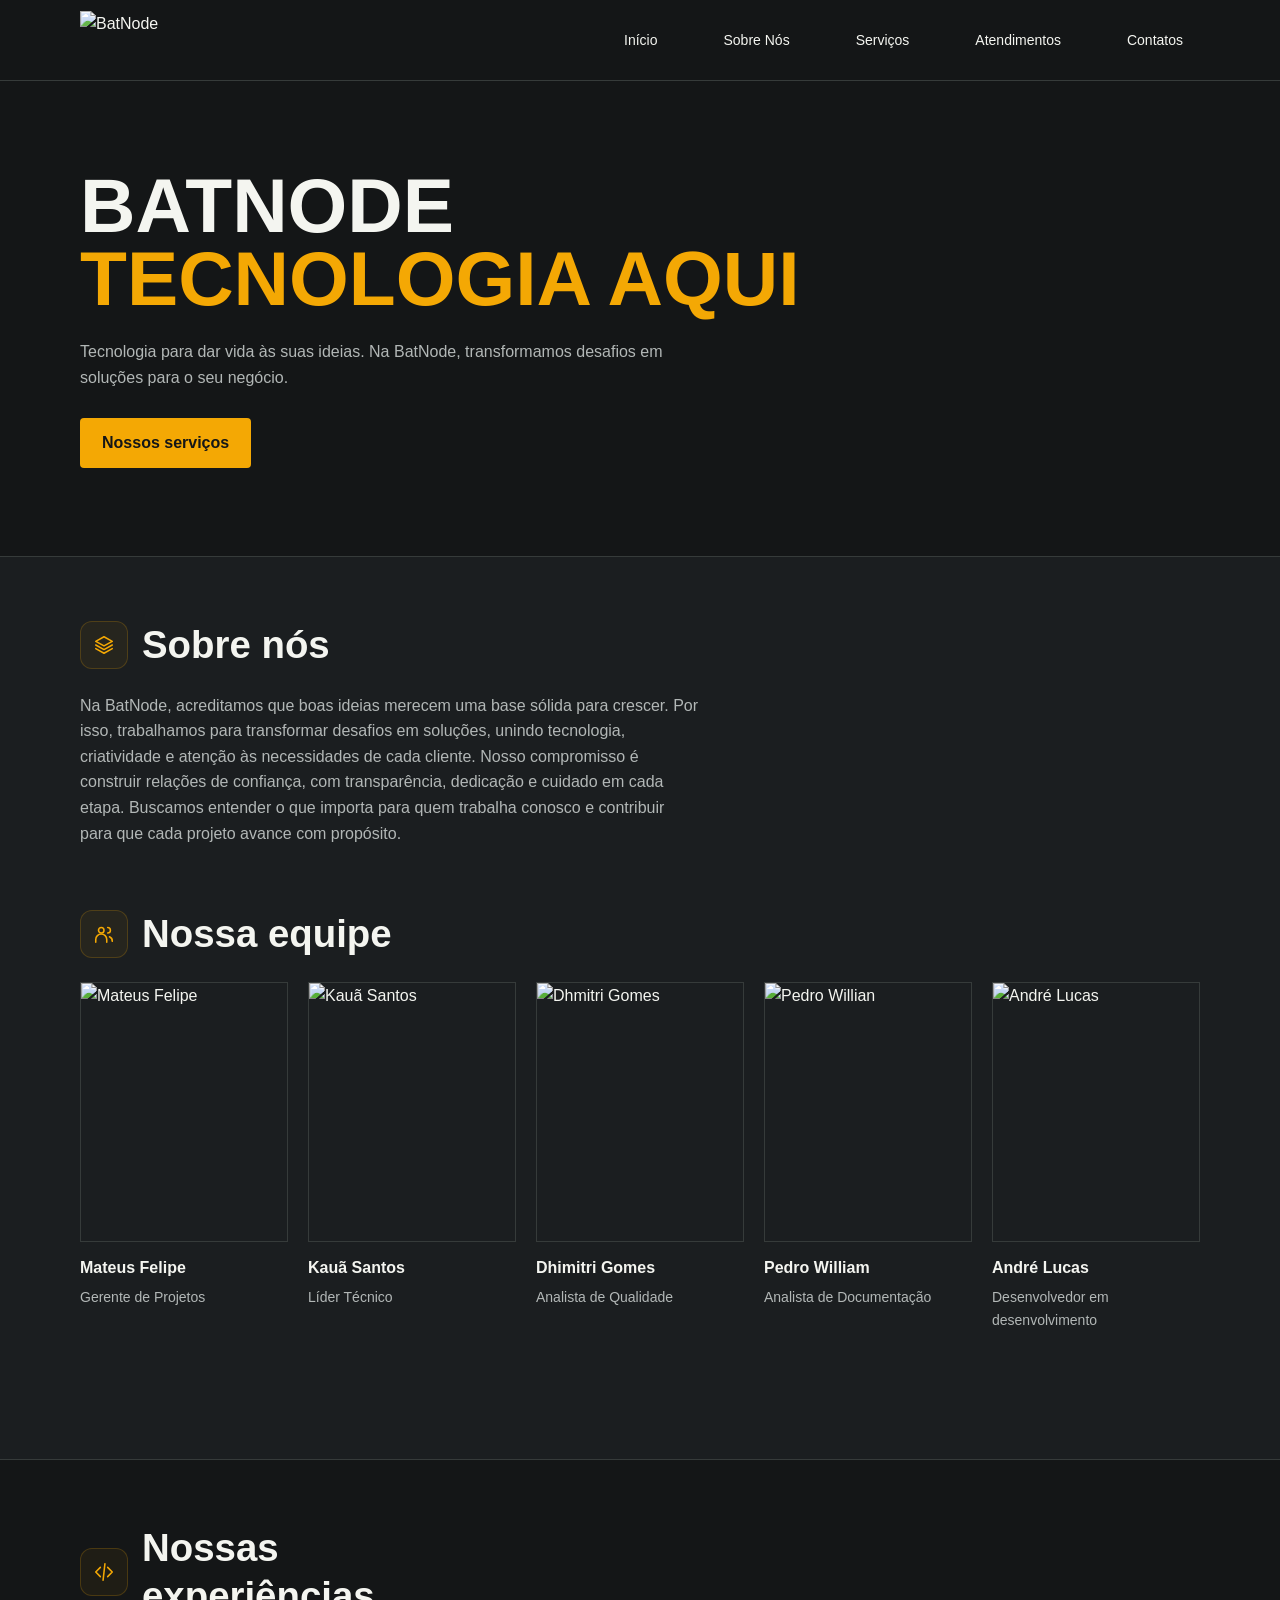
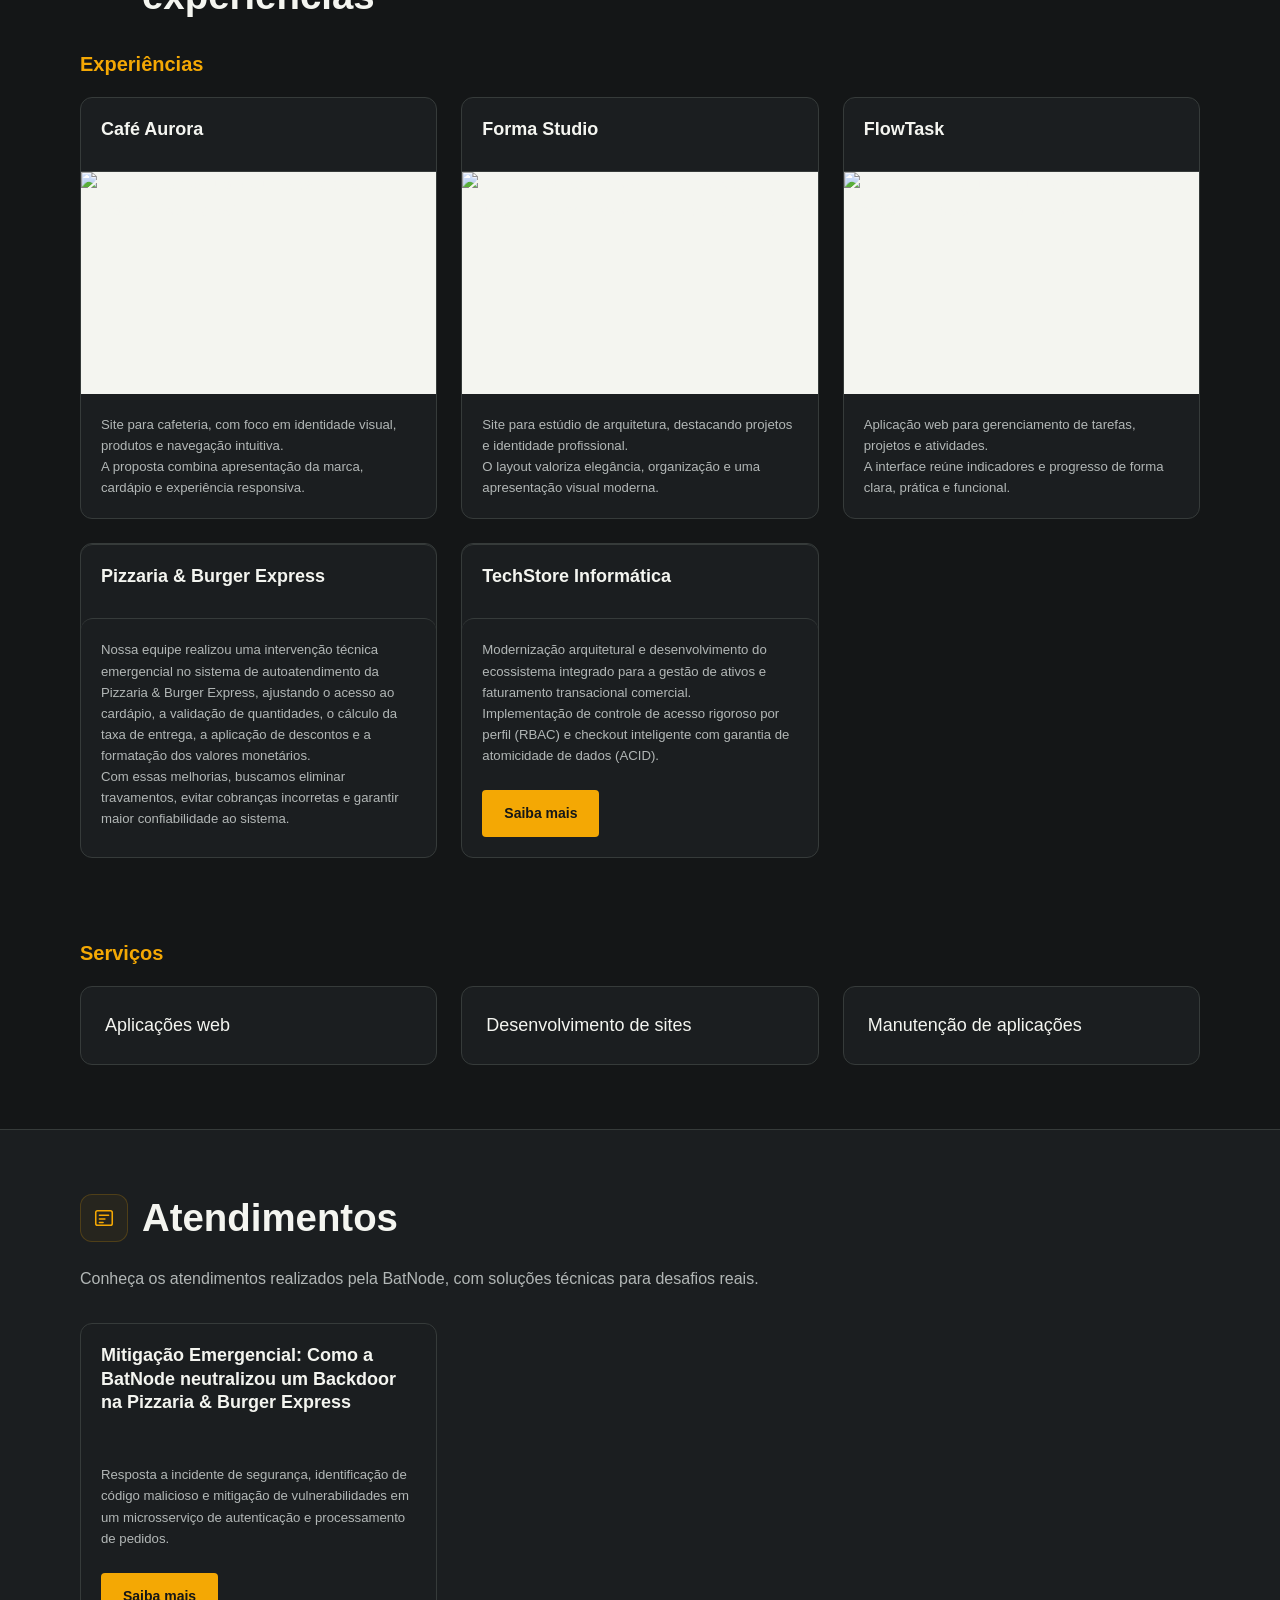
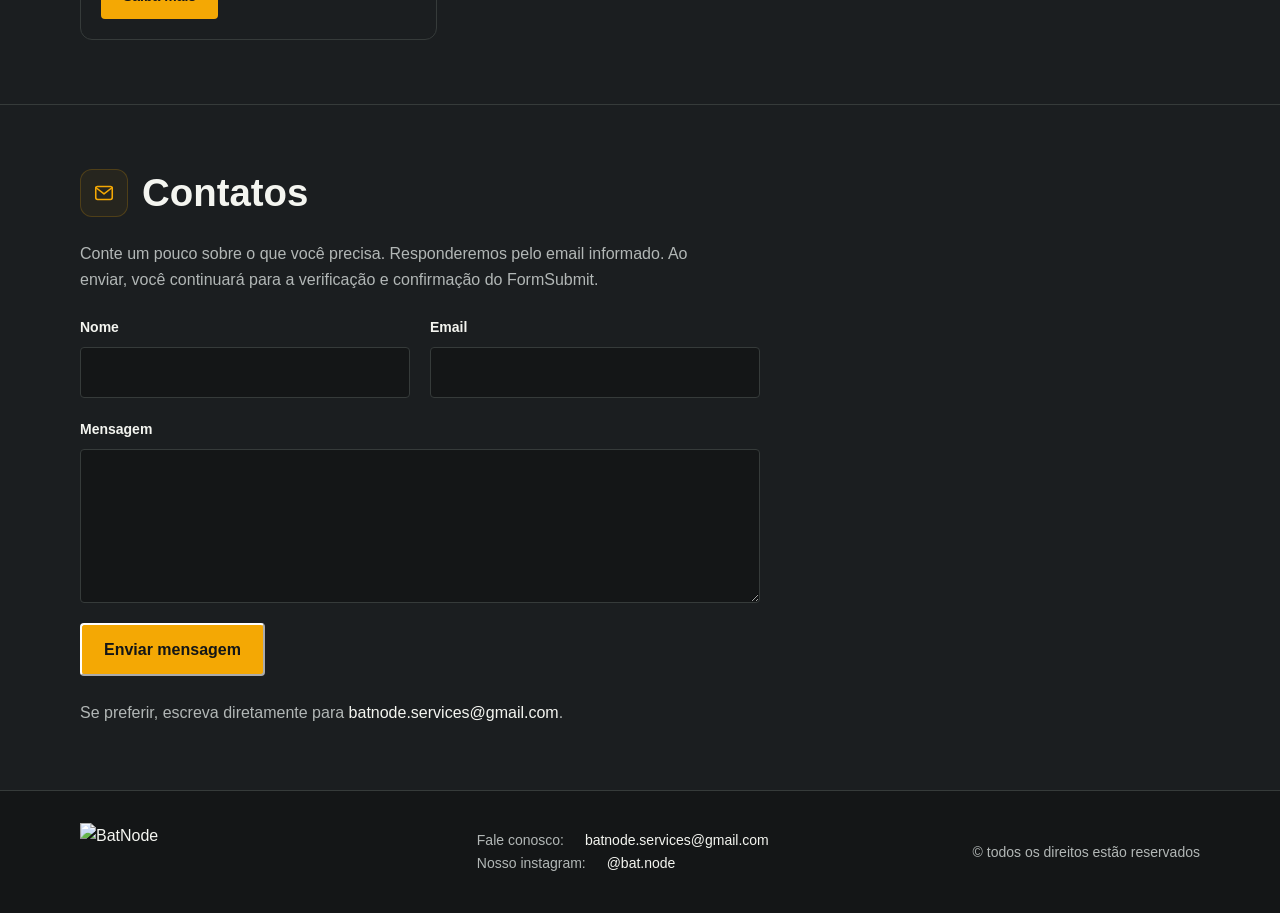
==== commit 44e571ad: "Atualização do Site 12/11" ====
--- a/index.html
+++ b/index.html
@@ -150,8 +150,8 @@
             <div class="project-card-heading-noimg">
               <p class="project-description">Modernização arquitetural e desenvolvimento do ecossistema integrado para a gestão de ativos e faturamento transacional comercial.</p>
               <p class="project-description">Implementação de controle de acesso rigoroso por perfil (RBAC) e checkout inteligente com garantia de atomicidade de dados (ACID).</p>
-            </div>
-            <button class="button saiba-mais-btn" type="button" onclick="document.getElementById('modal-techstore').showModal()">Saiba mais</button>
+               <button class="button saiba-mais-btn" type="button" onclick="document.getElementById('modal-techstore').showModal()">Saiba mais</button>
+            </div>
           </article>
 
           <!-- Modal Detalhado (Saiba mais) da TechStore Informática -->
--- a/styles.css
+++ b/styles.css
@@ -96,6 +96,14 @@
   border-radius: 4px;
   padding: 8px 14px;
   display: none;
+}
+
+/* ESCONDE A BARRA DE ROLAGEM DO SITE (a rolagem continua funcionando) */
+html {
+  scrollbar-width: none;            /* Firefox, Chrome e Edge atuais */
+}
+html::-webkit-scrollbar {
+  display: none;                    /* Safari e versões antigas do Chrome/Edge */
 }
 
 /* HERO */
@@ -206,6 +214,31 @@
 
 @media (max-width: 700px) {
   .services-grid { grid-template-columns: 1fr; gap: 20px; }
+}
+
+/* BOTÃO SAIBA MAIS: EXPERIÊNCIAS */
+.saiba-mais-btn {
+  margin-top: 24px;
+  border: none;
+  font-size: 0.875rem;
+}
+
+/* TÍTULOS DO MODAL (EXPERIÊNCIAS) — mesmo amarelo dos títulos de Atendimentos */
+.project-modal h4,
+.project-modal h5 {
+  font-family: var(--font-title);
+  color: var(--accent);
+}
+
+/* BORDA DO MODAL (EXPERIÊNCIAS) */
+.project-modal {
+  border: 2px solid var(--accent);
+  border-radius: 12px;
+}
+
+/* TRAVA A ROLAGEM DO SITE ENQUANTO O MODAL ESTIVER ABERTO */
+html:has(dialog[open]) {
+  overflow: hidden;
 }
 
 /* RESPONSIVIDADE */
@@ -343,6 +376,7 @@
   font-size: 0.875rem;
 }
 
+
 /* PAINEL DE DETALHES */
 
 .atendimento-detalhes {
@@ -369,7 +403,7 @@
 
 .atendimento-detalhes h4 {
   font-family: var(--font-title);
-  color: var(--text);
+  color: var(--accent);
   margin: 24px 0 12px;
   font-size: 1.1rem;
 }
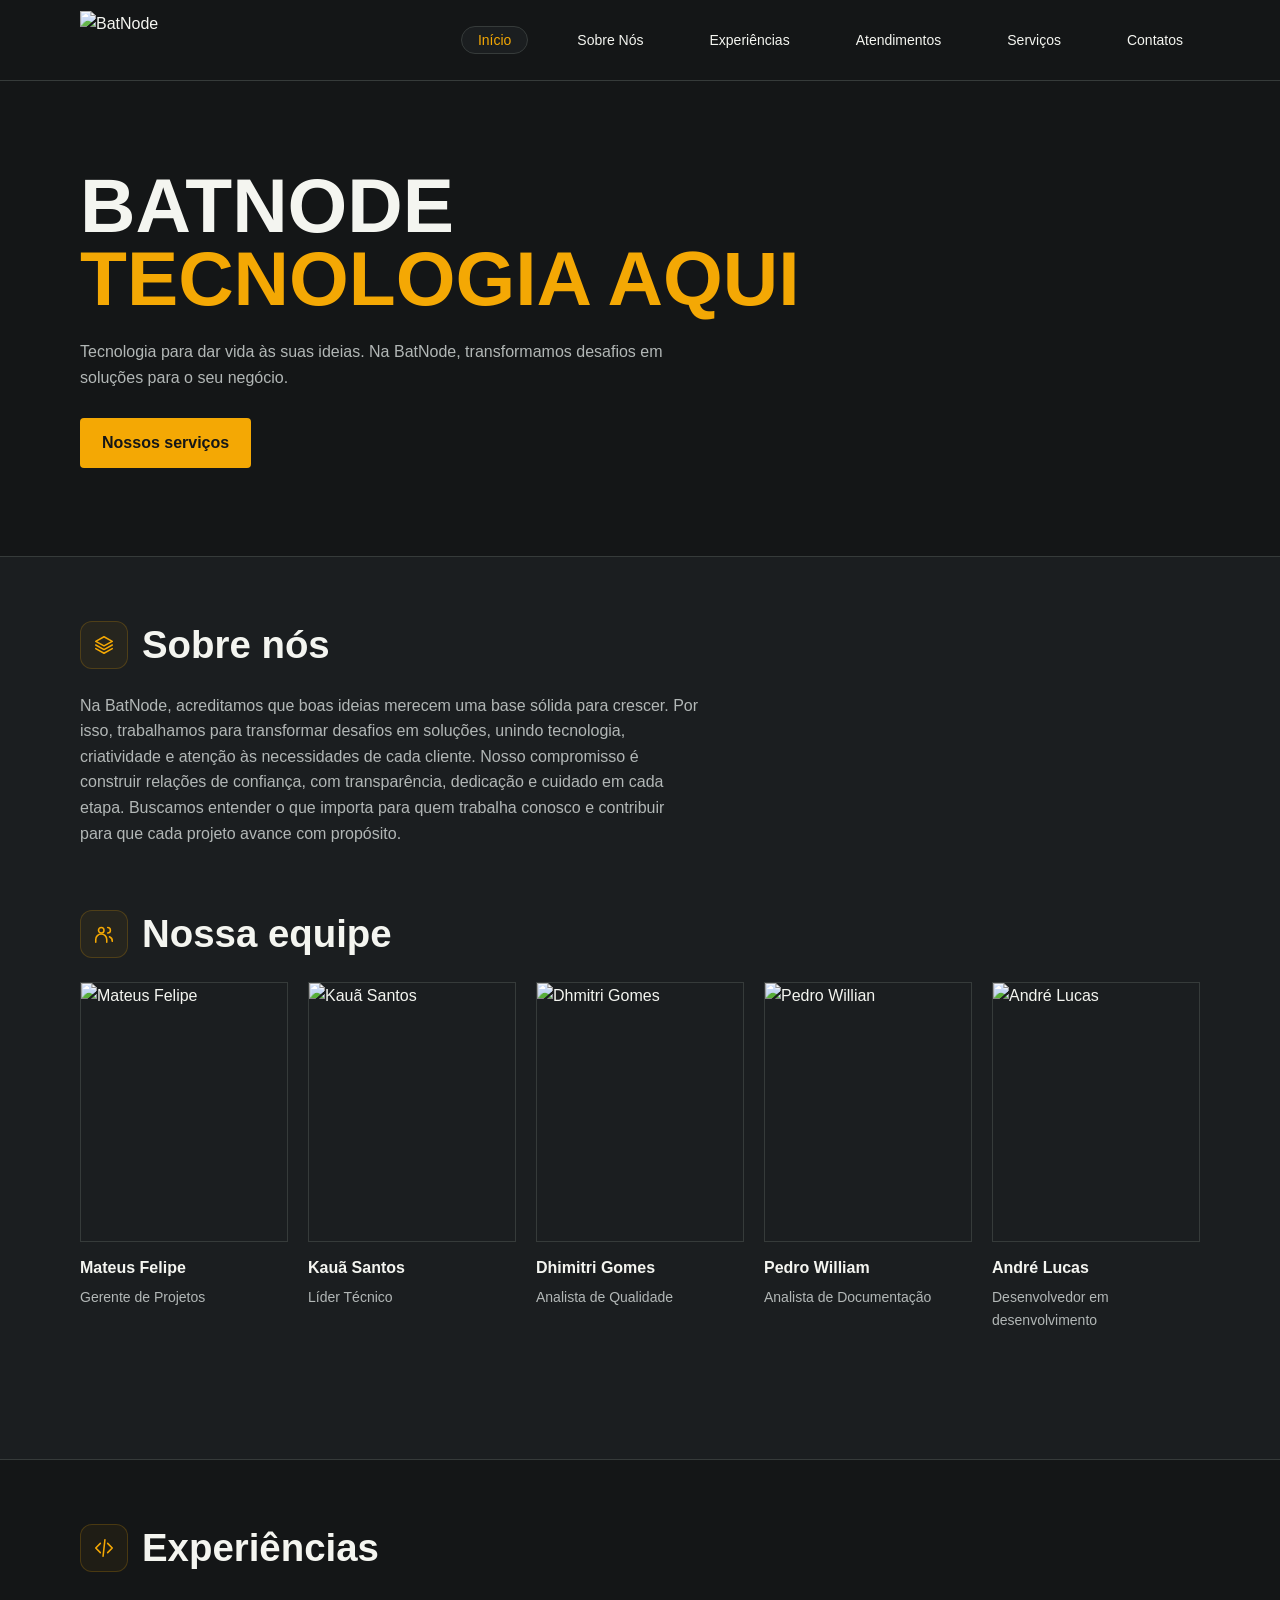
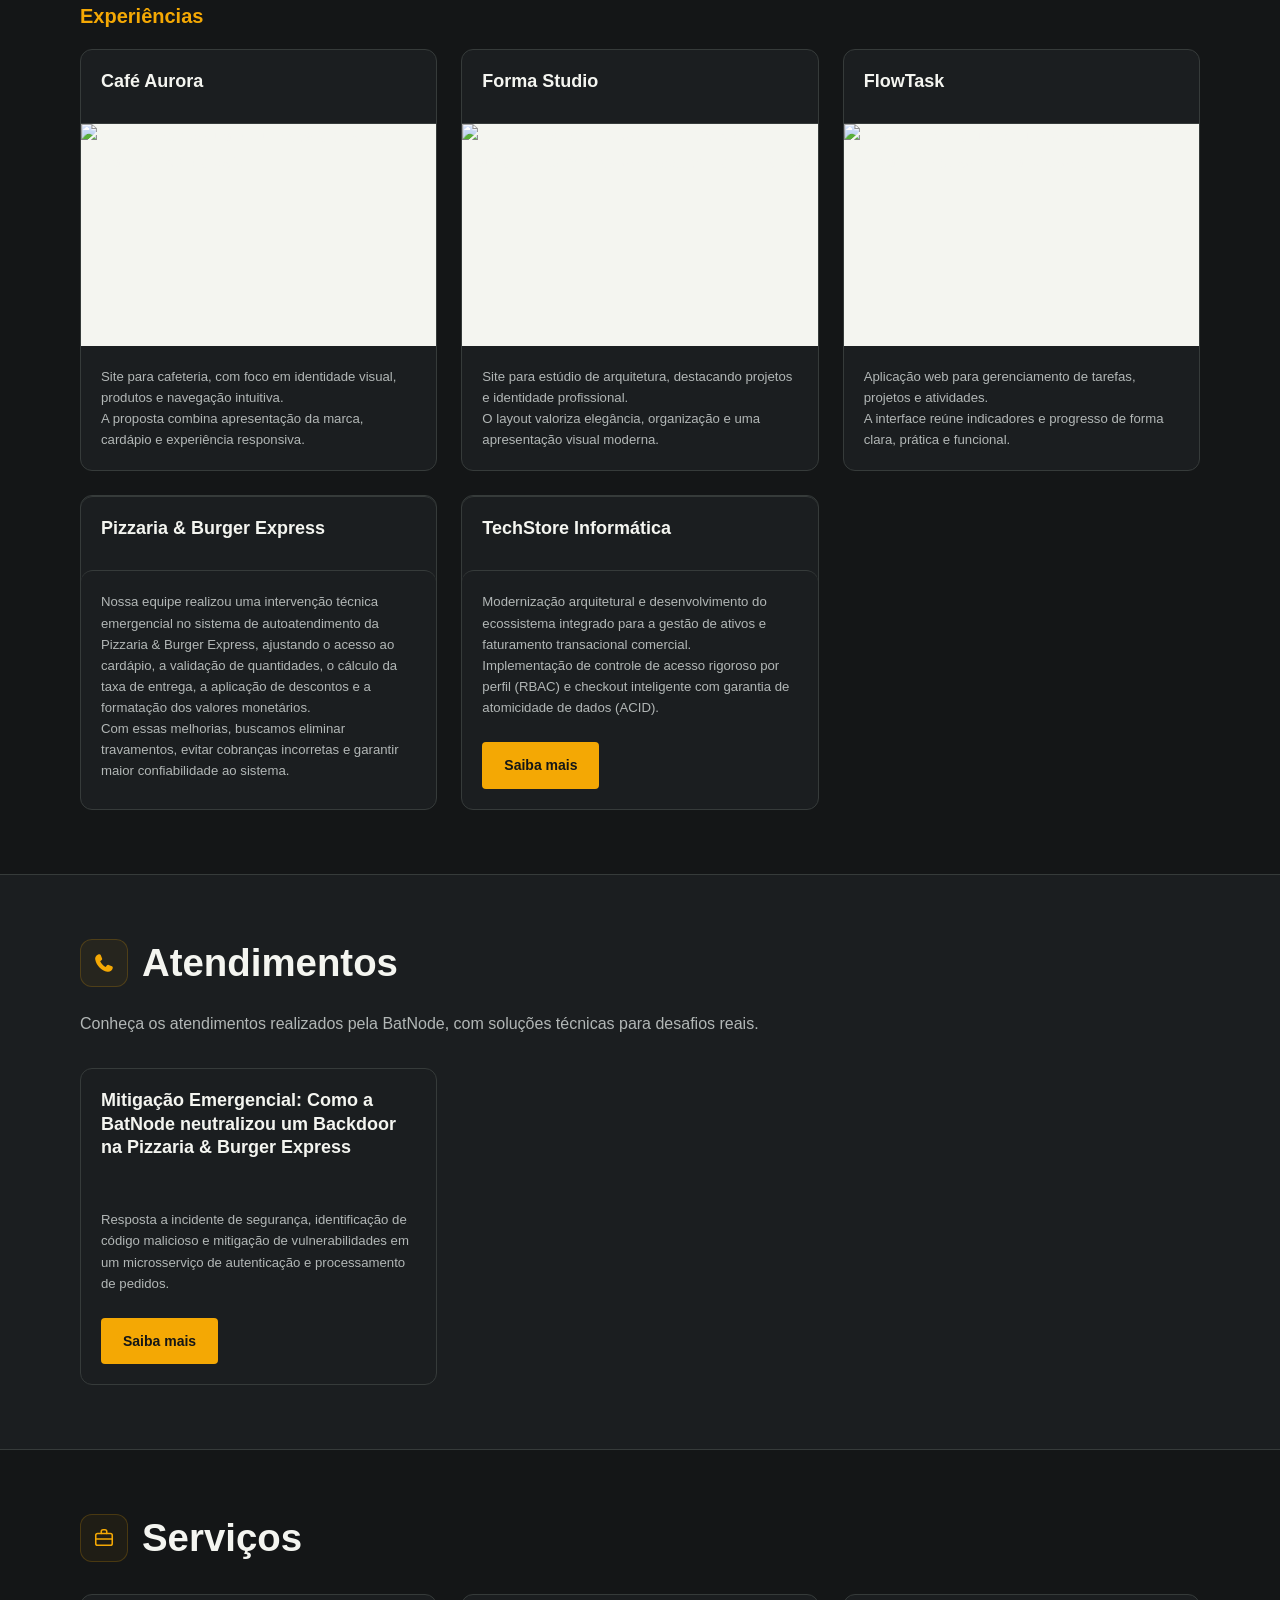
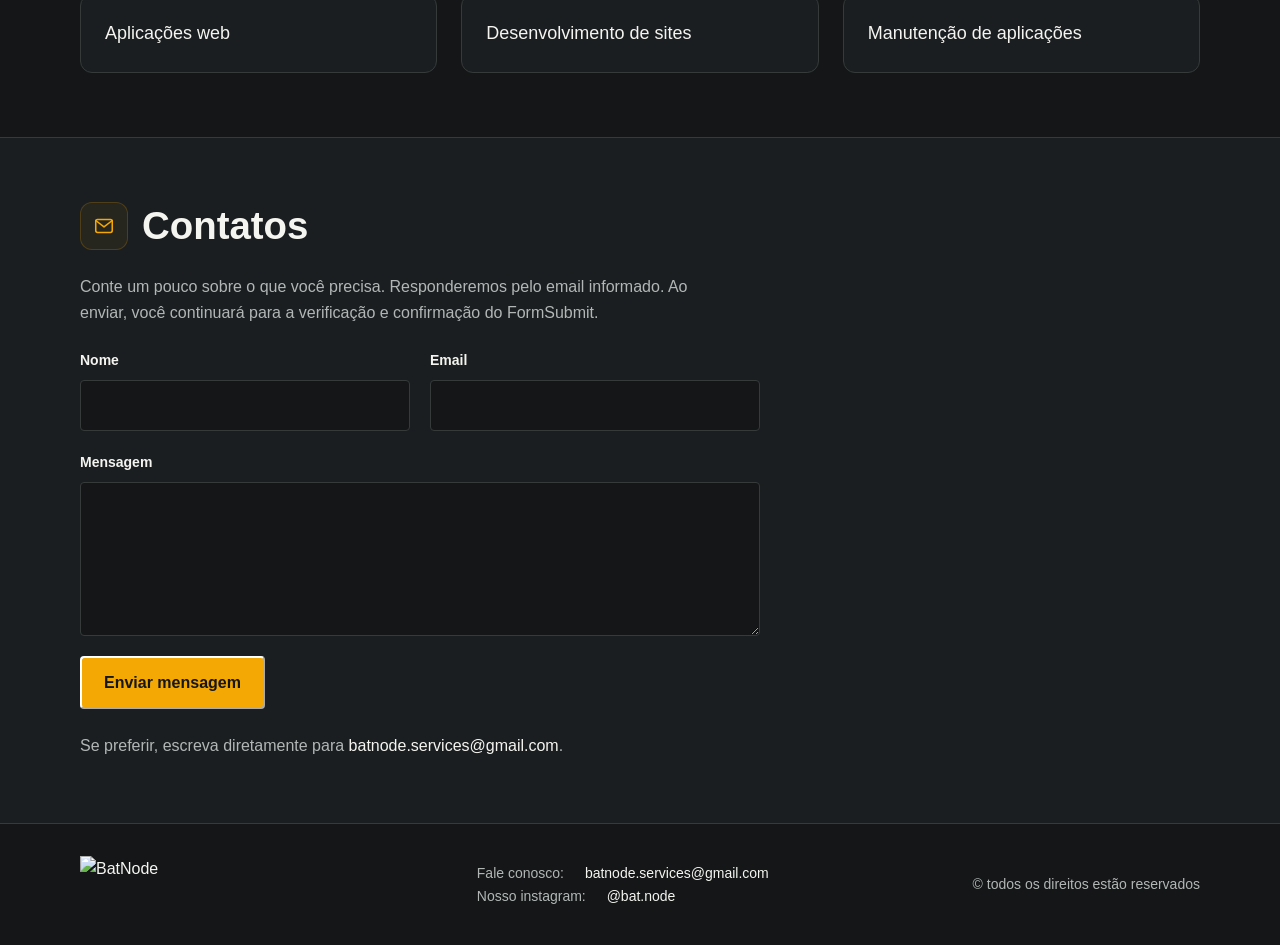
==== commit d5691dbe: "Atualização do Site 12/11" ====
--- a/index.html
+++ b/index.html
@@ -23,13 +23,14 @@
         <img src="assets/images/batnode-logo-horizontal.png" alt="BatNode" width="720" height="198">
       </a>
       <button class="menu-button" type="button" aria-expanded="false" aria-controls="menu" hidden>Menu</button>
-      <nav id="menu" aria-label="Navegação principal">
-  <a href="#inicio">Início</a>
-  <a href="#sobre">Sobre Nós</a>
-  <a href="#servicos">Serviços</a>
-  <a href="#atendimentos">Atendimentos</a>
-  <a href="#contatos">Contatos</a>
-</nav>
+   <nav id="menu" aria-label="Navegação principal">
+    <a href="#inicio">Início</a>
+    <a href="#sobre">Sobre Nós</a>
+    <a href="#experiencias">Experiências</a>
+    <a href="#atendimentos">Atendimentos</a>
+    <a href="#servicos">Serviços</a>
+    <a href="#contatos">Contatos</a>
+  </nav>
     </div>
   </header>
 
@@ -94,10 +95,10 @@
       </section>  
     </section>
 
-  <!-- 3. SEÇÃO DE SERVIÇOS E EXPERIÊNCIAS -->
-  <section id="servicos" class="section-services section-alt">
+  <!-- 3. SEÇÃO DE ATENDIMENTOS E EXPERIÊNCIAS -->
+  <section id="experiencias" class="section-services section-alt">
     <div class="container">
-      <h2 class="section-heading"><svg class="icon" viewBox="0 0 24 24" fill="none" stroke="currentColor" stroke-width="1.7" stroke-linecap="round" stroke-linejoin="round" aria-hidden="true" focusable="false"><path d="m8 7-5 5 5 5m8-10 5 5-5 5m-3-14-2 18"/></svg><span>Nossas<br>experiências</span></h2>
+      <h2 class="section-heading"><svg class="icon" viewBox="0 0 24 24" fill="none" stroke="currentColor" stroke-width="1.7" stroke-linecap="round" stroke-linejoin="round" aria-hidden="true" focusable="false"><path d="m8 7-5 5 5 5m8-10 5 5-5 5m-3-14-2 18"/></svg><span>Experiências</span></h2>
 
       <section class="experiencesandservices" aria-labelledby="experiences-title">
         <h3 id="experiences-title">Experiências</h3>
@@ -159,7 +160,7 @@
             <div class="modal-content">
               <header class="modal-header">
                 <h3>TechStore Informática — Evolução do Ecossistema Operacional</h3>
-                <button class="close-button" type="button" onclick="document.getElementById('modal-techstore').close()" aria-label="Fechar modal">✕</button>
+                <button class="close-button" type="button" onclick="document.getElementById('modal-techstore').close()" aria-label="Fechar modal">&times;</button>
               </header>
               
               <div class="modal-body">
@@ -189,37 +190,19 @@
 
         </div>
       </section>
-<br>
-<br>
-  
-  <!-- SERVIÇOS -->
-  <section class="experiencesandservices" aria-labelledby="services-title">
-        <h3 id="services-title">Serviços</h3>
-
-        <ul class="services-grid">
-          <li>Aplicações web</li>
-          <li>Desenvolvimento de sites</li>
-          <li>Manutenção de aplicações</li>
-        </ul>
       </section>
 
-    </div> <!-- fecha .container -->
-  </section> <!-- fecha #servicos -->
-
-
-
-<!-- ATENDIMENTOS -->
-<section id="atendimentos" class="section-atendimentos">
-  <div class="container">
+        <!-- ATENDIMENTOS  -->
+
+  <section id="atendimentos" class="section-atendimentos">
+    <div class="container">
 
     <h2 class="section-heading">
-      <svg class="icon" viewBox="0 0 24 24"
-        fill="none" stroke="currentColor"
-        stroke-width="1.7" stroke-linecap="round"
-        stroke-linejoin="round" aria-hidden="true">
-        <rect x="3" y="4" width="18" height="16" rx="2"/>
-        <path d="M7 9h10M7 13h6M7 17h4"/>
-      </svg>
+      <svg class="icon" viewBox="0 0 640 640" fill="currentColor" aria-hidden="true">
+        <path d="M224.2 89C216.3 70.1 195.7 60.1 176.1 65.4L170.6 66.9C106 84.5 50.8 147.1 66.9 223.3C104 398.3 241.7 536 
+        416.7 573.1C493 589.3 555.5 534 573.1 469.4L574.6 463.9C580 444.2 569.9 423.6 551.1 415.8L453.8 375.3C437.3 368.4 
+        418.2 373.2 406.8 387.1L368.2 434.3C297.9 399.4 241.3 341 208.8 269.3L253 233.3C266.9 222 271.6 202.9 264.8 186.3L224.2 89z"/>
+    </svg>
       Atendimentos
     </h2>
 
@@ -483,6 +466,18 @@
 
     </div>
 
+  </div>
+</section>
+  
+  <section id="servicos" class="section-services section-alt">
+  <div class="container">
+    <h2 class="section-heading"><svg class="icon" viewBox="0 0 24 24" fill="none" stroke="currentColor" stroke-width="1.7" stroke-linecap="round" stroke-linejoin="round" aria-hidden="true" focusable="false"><rect x="3" y="7" width="18" height="13" rx="2"/><path d="M9 7V5a2 2 0 0 1 2-2h2a2 2 0 0 1 2 2v2M3 13h18"/></svg>Serviços</h2>
+
+    <ul class="services-grid">
+      <li>Aplicações web</li>
+      <li>Desenvolvimento de sites</li>
+      <li>Manutenção de aplicações</li>
+    </ul>
   </div>
 </section>
 
--- a/styles.css
+++ b/styles.css
@@ -89,6 +89,13 @@
   border: 1px solid var(--border);
 
 }
+
+nav a[aria-current="true"] {
+  color: var(--accent);
+  background-color: var(--surface);
+  border-color: var(--border);
+}
+
 .menu-button {
   color: var(--text);
   background: none;
@@ -141,6 +148,8 @@
   border-radius: 12px;
 }
 
+
+
 /* SEÇÕES E ESPAÇOS DE CONTEÚDO */
 .section-aboutus { padding-block: 64px; border-top: 1px solid var(--border); background: var(--surface);}
 .section-alt { background: var(--background); }
@@ -236,9 +245,50 @@
   border-radius: 12px;
 }
 
+/* CABEÇALHO DO MODAL (EXPERIÊNCIAS): título à esquerda, X à direita */
+.modal-header {
+  display: flex;
+  align-items: center;
+  justify-content: space-between;
+  gap: 20px;
+  margin-bottom: 24px;
+}
+
+/* BOTÃO X — mesmo visual do .atendimento-fechar */
+.close-button {
+  flex-shrink: 0;
+  width: 40px;
+  height: 40px;
+  padding: 0;
+  display: flex;
+  align-items: center;
+  justify-content: center;
+  line-height: 1;
+  font-size: 1.5rem;
+  color: var(--text);
+  background: transparent;
+  border: 1px solid var(--border);
+  border-radius: 6px;
+  transition: 0.3s ease;
+}
+
+.close-button:hover {
+  color: var(--accent);
+  border-color: var(--accent);
+  background: var(--surface);
+}
+
 /* TRAVA A ROLAGEM DO SITE ENQUANTO O MODAL ESTIVER ABERTO */
 html:has(dialog[open]) {
   overflow: hidden;
+}
+
+/* ESCONDE A BARRA DE ROLAGEM DO MODAL (a rolagem continua funcionando) */
+.project-modal {
+  scrollbar-width: none;            /* Firefox, Chrome e Edge atuais */
+}
+.project-modal::-webkit-scrollbar {
+  display: none;                    /* Safari e versões antigas do Chrome/Edge */
 }
 
 /* RESPONSIVIDADE */
@@ -442,6 +492,7 @@
   background: var(--surface);
 }
 
+
 /* ANIMAÇÃO */
 
 @keyframes atendimento-entrada {
